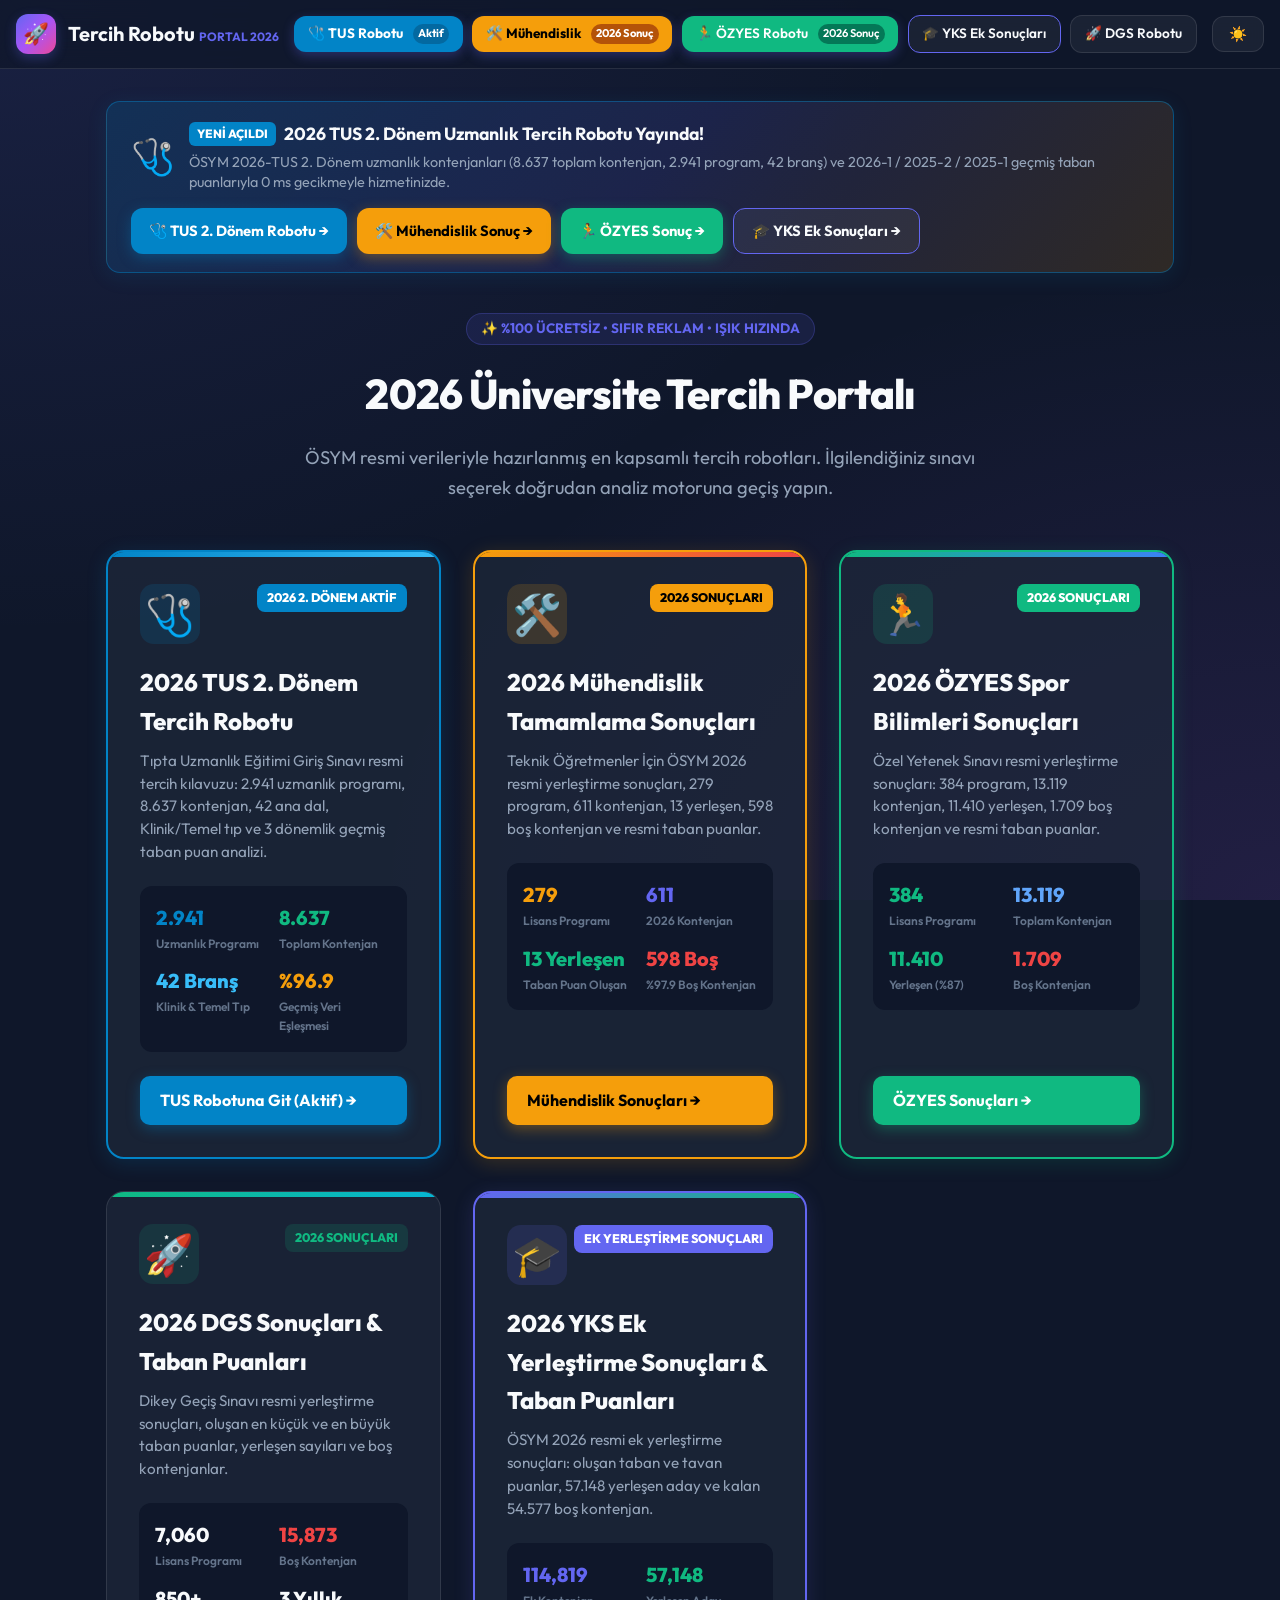
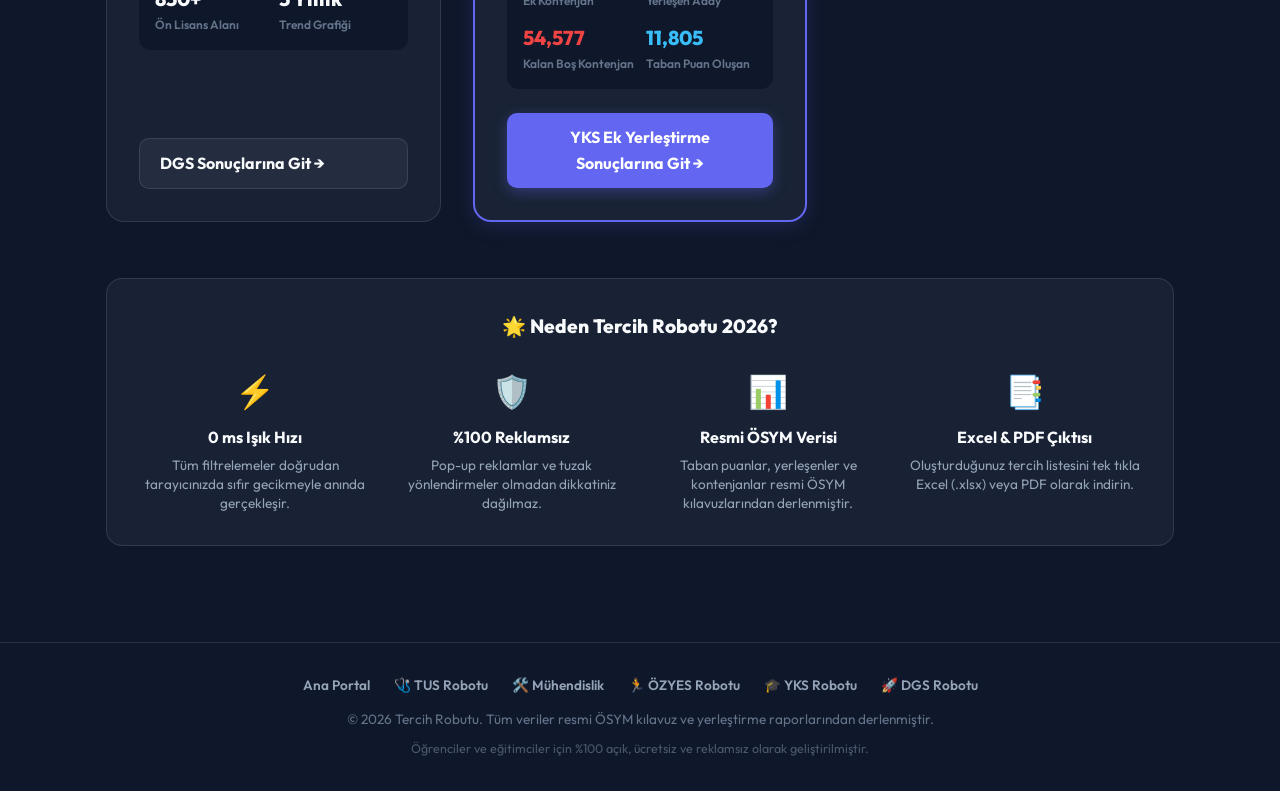
==== index.html @ 917662fe "feat: 2026 OZYES ve Muhendislik Tamamlama resmi yerlestirme sonuclari ve taban puanlari eklendi" ====
<!DOCTYPE html>
<html lang="tr">
<head>
  <meta charset="UTF-8">
  <meta name="viewport" content="width=device-width, initial-scale=1.0">
  
  <!-- Google tag (gtag.js) -->
  <script async src="https://www.googletagmanager.com/gtag/js?id=G-378FE25YM5"></script>
  <script>
    window.dataLayer = window.dataLayer || [];
    function gtag(){dataLayer.push(arguments);}
    gtag('js', new Date());
    gtag('config', 'G-378FE25YM5');
  </script>

  <!-- Favicon & Icons -->
  <link rel="icon" type="image/x-icon" href="favicon.ico">
  <link rel="icon" type="image/png" sizes="64x64" href="favicon.png">
  <link rel="apple-touch-icon" sizes="180x180" href="apple-touch-icon.png">

  <!-- SEO Primary Meta Tags -->
  <title>2026 Tercih Robotu | YKS & DGS Üniversite Taban Puanları ve Boş Kontenjan Portalı</title>
  <meta name="title" content="2026 Tercih Robotu | YKS & DGS Üniversite Taban Puanları ve Boş Kontenjan Portalı">
  <meta name="description" content="Türkiye'nin %100 ücretsiz, reklamsız ve en hızlı tercih portalı. 2026 ÖSYM DGS yerleştirme sonuçları, 15.873 boş kontenjan (ek tercih) ve 21.479 YKS lisans-önlisans taban puanlarını anında keşfedin.">
  <meta name="keywords" content="tercih robotu, 2026 tercih robotu, dgs tercih robotu, yks tercih robotu, dgs boş kontenjanlar 2026, dgs yerleştirme sonuçları, üniversite taban puanları, tyt ayt tercih motoru">
  <meta name="robots" content="index, follow">
  <meta name="language" content="Turkish">
  <meta name="author" content="Tercih Robutu">
  <link rel="canonical" href="https://tercihrobutu.github.io/">

  <!-- Open Graph / Facebook / WhatsApp -->
  <meta property="og:type" content="website">
  <meta property="og:url" content="https://tercihrobutu.github.io/">
  <meta property="og:title" content="2026 Tercih Robotu | YKS & DGS Üniversite Tercih Portalı">
  <meta property="og:description" content="ÖSYM DGS yerleştirme sonuçları, boş kontenjanlar ve YKS üniversite taban puanlarını reklamsız ve anında keşfedin.">
  <meta property="og:image" content="https://tercihrobutu.github.io/og-image.jpg">
  <meta property="og:image:width" content="1200">
  <meta property="og:image:height" content="630">
  <meta property="og:locale" content="tr_TR">

  <!-- Twitter Cards -->
  <meta name="twitter:card" content="summary_large_image">
  <meta name="twitter:url" content="https://tercihrobutu.github.io/">
  <meta name="twitter:title" content="2026 Tercih Robotu | YKS & DGS Üniversite Tercih Portalı">
  <meta name="twitter:description" content="ÖSYM DGS yerleştirme sonuçları, boş kontenjanlar ve YKS üniversite taban puanlarını reklamsız ve anında keşfedin.">
  <meta name="twitter:image" content="https://tercihrobutu.github.io/og-image.jpg">

  <!-- Google Fonts -->
  <link rel="preconnect" href="https://fonts.googleapis.com">
  <link rel="preconnect" href="https://fonts.gstatic.com" crossorigin>
  <link href="https://fonts.googleapis.com/css2?family=Outfit:wght@400;500;600;700;800&display=swap" rel="stylesheet">
  <link rel="stylesheet" href="style.css">

  <!-- JSON-LD Structured Data -->
  <script type="application/ld+json">
  {
    "@context": "https://schema.org",
    "@type": "WebSite",
    "name": "Tercih Robotu 2026 Portalı",
    "url": "https://tercihrobutu.github.io/",
    "potentialAction": {
      "@type": "SearchAction",
      "target": "https://tercihrobutu.github.io/yks.html?q={search_term_string}",
      "query-input": "required name=search_term_string"
    },
    "description": "Türkiye'nin %100 ücretsiz, reklamsız ve en hızlı YKS & DGS tercih ve taban puan portalı."
  }
  </script>
</head>
<body>

  <!-- Header -->
  <header>
    <div class="container header-content">
      <a href="index.html" class="logo" title="Tercih Robotu 2026 Portalı">
        <div class="logo-icon">🚀</div>
        <div>Tercih Robotu <span style="font-size:0.75rem; color:var(--accent-primary); font-weight:700;">PORTAL 2026</span></div>
      </a>

      <!-- Global Navigation Switcher -->
      <nav class="nav-links" style="display:flex; align-items:center; gap:0.6rem; flex-wrap:wrap;">
        <a href="tus.html" class="btn btn-primary" style="padding:0.45rem 0.85rem; font-size:0.85rem; text-decoration:none; background:#0284c7; border-color:#0284c7; color:#fff; font-weight:700;">🩺 TUS Robotu <span style="font-size:0.7rem; background:#0369a1; color:#fff; padding:1px 5px; border-radius:10px; margin-left:2px;">Aktif</span></a>
        <a href="muhendislik.html" class="btn btn-primary" style="padding:0.45rem 0.85rem; font-size:0.85rem; text-decoration:none; background:#f59e0b; border-color:#f59e0b; color:#000; font-weight:700;">🛠️ Mühendislik <span style="font-size:0.7rem; background:#b45309; color:#fff; padding:1px 5px; border-radius:10px; margin-left:2px;">2026 Sonuç</span></a>
        <a href="ozyes.html" class="btn btn-primary" style="padding:0.45rem 0.85rem; font-size:0.85rem; text-decoration:none; background:#10b981; border-color:#10b981;">🏃 ÖZYES Robotu <span style="font-size:0.7rem; background:#047857; color:#fff; padding:1px 5px; border-radius:10px; margin-left:2px;">2026 Sonuç</span></a>
        <a href="yks.html" class="btn btn-outline" style="padding:0.45rem 0.85rem; font-size:0.85rem; text-decoration:none; border-color:#6366f1; color:var(--text-primary);">🎓 YKS Ek Sonuçları</a>
        <a href="dgs.html" class="btn btn-outline" style="padding:0.45rem 0.85rem; font-size:0.85rem; text-decoration:none;">🚀 DGS Robotu</a>
      </nav>

      <div class="header-actions">
        <button id="themeToggle" class="btn" title="Karanlık/Aydınlık Tema">🌙</button>
      </div>
    </div>
  </header>

  <!-- Main Container -->
  <main class="container" style="max-width: 1100px; padding-top: 2rem; padding-bottom: 4rem;">

    <!-- Active Spotlight / Featured Banner -->
    <div style="background: linear-gradient(135deg, rgba(2,132,199,0.18), rgba(99,102,241,0.14), rgba(245,158,11,0.14)); border: 1.5px solid rgba(2,132,199,0.45); border-radius: 14px; padding: 18px 24px; margin-bottom: 2.5rem; display: flex; align-items: center; justify-content: space-between; flex-wrap: wrap; gap: 16px; box-shadow: 0 4px 20px rgba(2,132,199,0.12);">
      <div style="display: flex; align-items: center; gap: 14px;">
        <span style="font-size: 2.2rem;">🩺</span>
        <div>
          <div style="display: flex; align-items: center; gap: 8px; margin-bottom: 4px; flex-wrap: wrap;">
            <span style="background: #0284c7; color: #fff; font-size: 0.75rem; font-weight: 800; padding: 2px 8px; border-radius: 6px; text-transform: uppercase;">YENİ AÇILDI</span>
            <strong style="font-size: 1.1rem; color: var(--text-primary);">2026 TUS 2. Dönem Uzmanlık Tercih Robotu Yayında!</strong>
          </div>
          <p style="margin: 0; font-size: 0.9rem; color: var(--text-secondary); line-height: 1.4;">
            ÖSYM 2026-TUS 2. Dönem uzmanlık kontenjanları (8.637 toplam kontenjan, 2.941 program, 42 branş) ve 2026-1 / 2025-2 / 2025-1 geçmiş taban puanlarıyla 0 ms gecikmeyle hizmetinizde.
          </p>
        </div>
      </div>
      <div style="display: flex; gap: 10px; flex-wrap: wrap;">
        <a href="tus.html" class="btn btn-primary" style="padding: 10px 18px; font-size: 0.92rem; font-weight: 700; text-decoration: none; background: #0284c7; border-color: #0284c7; color: #fff; white-space: nowrap; box-shadow: 0 4px 14px rgba(2,132,199,0.35);">
          🩺 TUS 2. Dönem Robotu →
        </a>
        <a href="muhendislik.html" class="btn btn-primary" style="padding: 10px 18px; font-size: 0.92rem; font-weight: 700; text-decoration: none; background: #f59e0b; color: #000; border-color: #f59e0b; white-space: nowrap; box-shadow: 0 4px 14px rgba(245,158,11,0.35);">
          🛠️ Mühendislik Sonuç →
        </a>
        <a href="ozyes.html" class="btn btn-primary" style="padding: 10px 18px; font-size: 0.92rem; font-weight: 700; text-decoration: none; background: #10b981; color: #fff; border-color: #10b981; white-space: nowrap; box-shadow: 0 4px 14px rgba(16,185,129,0.35);">
          🏃 ÖZYES Sonuç →
        </a>
        <a href="yks.html" class="btn btn-outline" style="padding: 10px 18px; font-size: 0.92rem; font-weight: 700; text-decoration: none; border-color: #6366f1; color: var(--text-primary); white-space: nowrap;">
          🎓 YKS Ek Sonuçları →
        </a>
      </div>
    </div>

    <!-- Hero Header -->
    <div style="text-align: center; margin-bottom: 3rem;">
      <div style="display: inline-block; background: rgba(99,102,241,0.12); color: var(--accent-primary); padding: 4px 14px; border-radius: 20px; font-size: 0.85rem; font-weight: 700; margin-bottom: 1rem; border: 1px solid rgba(99,102,241,0.25);">
        ✨ %100 ÜCRETSİZ • SIFIR REKLAM • IŞIK HIZINDA
      </div>
      <h1 style="font-size: 2.6rem; font-weight: 800; color: var(--text-primary); margin-bottom: 1rem; letter-spacing: -0.02em;">
        2026 Üniversite Tercih Portalı
      </h1>
      <p style="font-size: 1.15rem; color: var(--text-secondary); max-width: 680px; margin: 0 auto; line-height: 1.6;">
        ÖSYM resmi verileriyle hazırlanmış en kapsamlı tercih robotları. İlgilendiğiniz sınavı seçerek doğrudan analiz motoruna geçiş yapın.
      </p>
    </div>

    <!-- Five Gateway Hub Cards -->
    <div style="display: grid; grid-template-columns: repeat(auto-fit, minmax(320px, 1fr)); gap: 2rem; margin-bottom: 3.5rem;">
      
      <!-- Card -1: TUS 2. Dönem Uzmanlık Robotu (Currently Active) -->
      <div style="background: var(--bg-card); border: 2px solid #0284c7; border-radius: 18px; padding: 2rem; display: flex; flex-direction: column; justify-content: space-between; transition: all 0.3s ease; box-shadow: 0 4px 20px rgba(2,132,199,0.18); position: relative; overflow: hidden;">
        <div style="position: absolute; top: 0; left: 0; right: 0; height: 5px; background: linear-gradient(90deg, #0284c7, #38bdf8);"></div>
        <div>
          <div style="display: flex; justify-content: space-between; align-items: flex-start; margin-bottom: 1.2rem;">
            <div style="font-size: 2.5rem; background: rgba(2,132,199,0.15); width: 60px; height: 60px; border-radius: 14px; display: flex; align-items: center; justify-content: center;">
              🩺
            </div>
            <span style="background: #0284c7; color: #fff; font-weight: 800; font-size: 0.78rem; padding: 4px 10px; border-radius: 8px;">
              2026 2. DÖNEM AKTİF
            </span>
          </div>
          <h2 style="font-size: 1.5rem; font-weight: 800; color: var(--text-primary); margin-bottom: 0.6rem;">
            2026 TUS 2. Dönem Tercih Robotu
          </h2>
          <p style="font-size: 0.95rem; color: var(--text-secondary); line-height: 1.5; margin-bottom: 1.4rem;">
            Tıpta Uzmanlık Eğitimi Giriş Sınavı resmi tercih kılavuzu: 2.941 uzmanlık programı, 8.637 kontenjan, 42 ana dal, Klinik/Temel tıp ve 3 dönemlik geçmiş taban puan analizi.
          </p>

          <div style="display: grid; grid-template-columns: 1fr 1fr; gap: 0.75rem; margin-bottom: 1.5rem; background: var(--bg-primary); padding: 1rem; border-radius: 12px;">
            <div>
              <div style="font-size: 1.25rem; font-weight: 800; color: #0284c7;">2.941</div>
              <div style="font-size: 0.75rem; color: var(--text-muted); font-weight: 600;">Uzmanlık Programı</div>
            </div>
            <div>
              <div style="font-size: 1.25rem; font-weight: 800; color: #10b981;">8.637</div>
              <div style="font-size: 0.75rem; color: var(--text-muted); font-weight: 600;">Toplam Kontenjan</div>
            </div>
            <div>
              <div style="font-size: 1.25rem; font-weight: 800; color: #38bdf8;">42 Branş</div>
              <div style="font-size: 0.75rem; color: var(--text-muted); font-weight: 600;">Klinik & Temel Tıp</div>
            </div>
            <div>
              <div style="font-size: 1.25rem; font-weight: 800; color: #f59e0b;">%96.9</div>
              <div style="font-size: 0.75rem; color: var(--text-muted); font-weight: 600;">Geçmiş Veri Eşleşmesi</div>
            </div>
          </div>
        </div>

        <a href="tus.html" class="btn btn-primary" style="padding: 12px 20px; font-size: 1rem; font-weight: 700; text-decoration: none; text-align: center; border-radius: 10px; background: #0284c7; border-color: #0284c7; color: #fff; box-shadow: 0 4px 14px rgba(2,132,199,0.35);">
          TUS Robotuna Git (Aktif) →
        </a>
      </div>

      <!-- Card 0: Mühendislik Tamamlama Robotu (2026 Yerleştirme Sonuçları) -->
      <div style="background: var(--bg-card); border: 2px solid #f59e0b; border-radius: 18px; padding: 2rem; display: flex; flex-direction: column; justify-content: space-between; transition: all 0.3s ease; box-shadow: 0 4px 20px rgba(245,158,11,0.18); position: relative; overflow: hidden;">
        <div style="position: absolute; top: 0; left: 0; right: 0; height: 5px; background: linear-gradient(90deg, #f59e0b, #ef4444);"></div>
        <div>
          <div style="display: flex; justify-content: space-between; align-items: flex-start; margin-bottom: 1.2rem;">
            <div style="font-size: 2.5rem; background: rgba(245,158,11,0.15); width: 60px; height: 60px; border-radius: 14px; display: flex; align-items: center; justify-content: center;">
              🛠️
            </div>
            <span style="background: #f59e0b; color: #000; font-weight: 800; font-size: 0.78rem; padding: 4px 10px; border-radius: 8px;">
              2026 SONUÇLARI
            </span>
          </div>
          <h2 style="font-size: 1.5rem; font-weight: 800; color: var(--text-primary); margin-bottom: 0.6rem;">
            2026 Mühendislik Tamamlama Sonuçları
          </h2>
          <p style="font-size: 0.95rem; color: var(--text-secondary); line-height: 1.5; margin-bottom: 1.4rem;">
            Teknik Öğretmenler İçin ÖSYM 2026 resmi yerleştirme sonuçları, 279 program, 611 kontenjan, 13 yerleşen, 598 boş kontenjan ve resmi taban puanlar.
          </p>

          <div style="display: grid; grid-template-columns: 1fr 1fr; gap: 0.75rem; margin-bottom: 1.5rem; background: var(--bg-primary); padding: 1rem; border-radius: 12px;">
            <div>
              <div style="font-size: 1.25rem; font-weight: 800; color: #f59e0b;">279</div>
              <div style="font-size: 0.75rem; color: var(--text-muted); font-weight: 600;">Lisans Programı</div>
            </div>
            <div>
              <div style="font-size: 1.25rem; font-weight: 800; color: var(--accent-primary);">611</div>
              <div style="font-size: 0.75rem; color: var(--text-muted); font-weight: 600;">2026 Kontenjan</div>
            </div>
            <div>
              <div style="font-size: 1.25rem; font-weight: 800; color: #10b981;">13 Yerleşen</div>
              <div style="font-size: 0.75rem; color: var(--text-muted); font-weight: 600;">Taban Puan Oluşan</div>
            </div>
            <div>
              <div style="font-size: 1.25rem; font-weight: 800; color: #ef4444;">598 Boş</div>
              <div style="font-size: 0.75rem; color: var(--text-muted); font-weight: 600;">%97.9 Boş Kontenjan</div>
            </div>
          </div>
        </div>

        <a href="muhendislik.html" class="btn btn-primary" style="padding: 12px 20px; font-size: 1rem; font-weight: 700; text-decoration: none; text-align: center; border-radius: 10px; background: #f59e0b; color: #000; border-color: #f59e0b; box-shadow: 0 4px 14px rgba(245,158,11,0.35);">
          Mühendislik Sonuçları →
        </a>
      </div>

      <!-- Card 1: ÖZYES Robotu (2026 Yerleştirme Sonuçları) -->
      <div style="background: var(--bg-card); border: 2px solid #10b981; border-radius: 18px; padding: 2rem; display: flex; flex-direction: column; justify-content: space-between; transition: all 0.3s ease; box-shadow: 0 4px 20px rgba(16,185,129,0.15); position: relative; overflow: hidden;">
        <div style="position: absolute; top: 0; left: 0; right: 0; height: 5px; background: linear-gradient(90deg, #10b981, #3b82f6);"></div>
        <div>
          <div style="display: flex; justify-content: space-between; align-items: flex-start; margin-bottom: 1.2rem;">
            <div style="font-size: 2.5rem; background: rgba(16,185,129,0.15); width: 60px; height: 60px; border-radius: 14px; display: flex; align-items: center; justify-content: center;">
              🏃
            </div>
            <span style="background: #10b981; color: #fff; font-weight: 800; font-size: 0.78rem; padding: 4px 10px; border-radius: 8px;">
              2026 SONUÇLARI
            </span>
          </div>
          <h2 style="font-size: 1.5rem; font-weight: 800; color: var(--text-primary); margin-bottom: 0.6rem;">
            2026 ÖZYES Spor Bilimleri Sonuçları
          </h2>
          <p style="font-size: 0.95rem; color: var(--text-secondary); line-height: 1.5; margin-bottom: 1.4rem;">
            Özel Yetenek Sınavı resmi yerleştirme sonuçları: 384 program, 13.119 kontenjan, 11.410 yerleşen, 1.709 boş kontenjan ve resmi taban puanlar.
          </p>

          <div style="display: grid; grid-template-columns: 1fr 1fr; gap: 0.75rem; margin-bottom: 1.5rem; background: var(--bg-primary); padding: 1rem; border-radius: 12px;">
            <div>
              <div style="font-size: 1.25rem; font-weight: 800; color: #10b981;">384</div>
              <div style="font-size: 0.75rem; color: var(--text-muted); font-weight: 600;">Lisans Programı</div>
            </div>
            <div>
              <div style="font-size: 1.25rem; font-weight: 800; color: #60a5fa;">13.119</div>
              <div style="font-size: 0.75rem; color: var(--text-muted); font-weight: 600;">Toplam Kontenjan</div>
            </div>
            <div>
              <div style="font-size: 1.25rem; font-weight: 800; color: #10b981;">11.410</div>
              <div style="font-size: 0.75rem; color: var(--text-muted); font-weight: 600;">Yerleşen (%87)</div>
            </div>
            <div>
              <div style="font-size: 1.25rem; font-weight: 800; color: #ef4444;">1.709</div>
              <div style="font-size: 0.75rem; color: var(--text-muted); font-weight: 600;">Boş Kontenjan</div>
            </div>
          </div>
        </div>

        <a href="ozyes.html" class="btn btn-primary" style="padding: 12px 20px; font-size: 1rem; font-weight: 700; text-decoration: none; text-align: center; border-radius: 10px; background: #10b981; box-shadow: 0 4px 14px rgba(16,185,129,0.35);">
          ÖZYES Sonuçları →
        </a>
      </div>

      <!-- Card 2: DGS Robotu -->
      <div style="background: var(--bg-card); border: 1.5px solid var(--border-color); border-radius: 18px; padding: 2rem; display: flex; flex-direction: column; justify-content: space-between; transition: all 0.3s ease; box-shadow: var(--shadow-sm); position: relative; overflow: hidden;">
        <div style="position: absolute; top: 0; left: 0; right: 0; height: 5px; background: linear-gradient(90deg, #10b981, #06b6d4);"></div>
        <div>
          <div style="display: flex; justify-content: space-between; align-items: flex-start; margin-bottom: 1.2rem;">
            <div style="font-size: 2.5rem; background: rgba(16,185,129,0.12); width: 60px; height: 60px; border-radius: 14px; display: flex; align-items: center; justify-content: center;">
              🚀
            </div>
            <span style="background: rgba(16,185,129,0.15); color: #10b981; font-weight: 800; font-size: 0.78rem; padding: 4px 10px; border-radius: 8px;">
              2026 SONUÇLARI
            </span>
          </div>
          <h2 style="font-size: 1.5rem; font-weight: 800; color: var(--text-primary); margin-bottom: 0.6rem;">
            2026 DGS Sonuçları & Taban Puanları
          </h2>
          <p style="font-size: 0.95rem; color: var(--text-secondary); line-height: 1.5; margin-bottom: 1.4rem;">
            Dikey Geçiş Sınavı resmi yerleştirme sonuçları, oluşan en küçük ve en büyük taban puanlar, yerleşen sayıları ve boş kontenjanlar.
          </p>

          <div style="display: grid; grid-template-columns: 1fr 1fr; gap: 0.75rem; margin-bottom: 1.5rem; background: var(--bg-primary); padding: 1rem; border-radius: 12px;">
            <div>
              <div style="font-size: 1.25rem; font-weight: 800; color: var(--text-primary);">7,060</div>
              <div style="font-size: 0.75rem; color: var(--text-muted); font-weight: 600;">Lisans Programı</div>
            </div>
            <div>
              <div style="font-size: 1.25rem; font-weight: 800; color: #ef4444;">15,873</div>
              <div style="font-size: 0.75rem; color: var(--text-muted); font-weight: 600;">Boş Kontenjan</div>
            </div>
            <div>
              <div style="font-size: 1.25rem; font-weight: 800; color: var(--text-primary);">850+</div>
              <div style="font-size: 0.75rem; color: var(--text-muted); font-weight: 600;">Ön Lisans Alanı</div>
            </div>
            <div>
              <div style="font-size: 1.25rem; font-weight: 800; color: var(--text-primary);">3 Yıllık</div>
              <div style="font-size: 0.75rem; color: var(--text-muted); font-weight: 600;">Trend Grafiği</div>
            </div>
          </div>
        </div>

        <a href="dgs.html" class="btn btn-outline" style="padding: 12px 20px; font-size: 1rem; font-weight: 700; text-decoration: none; text-align: center; border-radius: 10px;">
          DGS Sonuçlarına Git →
        </a>
      </div>

      <!-- Card 3: YKS Ek Yerleştirme Sonuçları -->
      <div style="background: var(--bg-card); border: 2px solid #6366f1; border-radius: 18px; padding: 2rem; display: flex; flex-direction: column; justify-content: space-between; transition: all 0.3s ease; box-shadow: 0 4px 20px rgba(99,102,241,0.18); position: relative; overflow: hidden;">
        <div style="position: absolute; top: 0; left: 0; right: 0; height: 5px; background: linear-gradient(90deg, #6366f1, #10b981);"></div>
        <div>
          <div style="display: flex; justify-content: space-between; align-items: flex-start; margin-bottom: 1.2rem;">
            <div style="font-size: 2.5rem; background: rgba(99,102,241,0.15); width: 60px; height: 60px; border-radius: 14px; display: flex; align-items: center; justify-content: center;">
              🎓
            </div>
            <span style="background: #6366f1; color: #fff; font-weight: 800; font-size: 0.78rem; padding: 4px 10px; border-radius: 8px;">
              EK YERLEŞTİRME SONUÇLARI
            </span>
          </div>
          <h2 style="font-size: 1.5rem; font-weight: 800; color: var(--text-primary); margin-bottom: 0.6rem;">
            2026 YKS Ek Yerleştirme Sonuçları & Taban Puanları
          </h2>
          <p style="font-size: 0.95rem; color: var(--text-secondary); line-height: 1.5; margin-bottom: 1.4rem;">
            ÖSYM 2026 resmi ek yerleştirme sonuçları: oluşan taban ve tavan puanlar, 57.148 yerleşen aday ve kalan 54.577 boş kontenjan.
          </p>

          <div style="display: grid; grid-template-columns: 1fr 1fr; gap: 0.75rem; margin-bottom: 1.5rem; background: var(--bg-primary); padding: 1rem; border-radius: 12px;">
            <div>
              <div style="font-size: 1.25rem; font-weight: 800; color: #6366f1;">114,819</div>
              <div style="font-size: 0.75rem; color: var(--text-muted); font-weight: 600;">Ek Kontenjan</div>
            </div>
            <div>
              <div style="font-size: 1.25rem; font-weight: 800; color: #10b981;">57,148</div>
              <div style="font-size: 0.75rem; color: var(--text-muted); font-weight: 600;">Yerleşen Aday</div>
            </div>
            <div>
              <div style="font-size: 1.25rem; font-weight: 800; color: #ef4444;">54,577</div>
              <div style="font-size: 0.75rem; color: var(--text-muted); font-weight: 600;">Kalan Boş Kontenjan</div>
            </div>
            <div>
              <div style="font-size: 1.25rem; font-weight: 800; color: #38bdf8;">11,805</div>
              <div style="font-size: 0.75rem; color: var(--text-muted); font-weight: 600;">Taban Puan Oluşan</div>
            </div>
          </div>
        </div>

        <a href="yks.html" class="btn btn-primary" style="padding: 12px 20px; font-size: 1rem; font-weight: 700; text-decoration: none; text-align: center; border-radius: 10px; background: #6366f1; border-color: #6366f1; color: #fff; box-shadow: 0 4px 14px rgba(99,102,241,0.35);">
          YKS Ek Yerleştirme Sonuçlarına Git →
        </a>
      </div>

    </div>

    <!-- Feature Highlights -->
    <div style="background: var(--bg-card); border: 1px solid var(--border-color); border-radius: 16px; padding: 2rem; margin-bottom: 2rem;">
      <h3 style="font-size: 1.2rem; font-weight: 800; color: var(--text-primary); text-align: center; margin-bottom: 1.5rem;">
        🌟 Neden Tercih Robotu 2026?
      </h3>
      <div style="display: grid; grid-template-columns: repeat(auto-fit, minmax(220px, 1fr)); gap: 1.5rem; text-align: center;">
        <div>
          <div style="font-size: 2rem; margin-bottom: 0.5rem;">⚡</div>
          <div style="font-weight: 700; color: var(--text-primary); margin-bottom: 0.3rem;">0 ms Işık Hızı</div>
          <p style="font-size: 0.85rem; color: var(--text-secondary); margin: 0; line-height: 1.4;">Tüm filtrelemeler doğrudan tarayıcınızda sıfır gecikmeyle anında gerçekleşir.</p>
        </div>
        <div>
          <div style="font-size: 2rem; margin-bottom: 0.5rem;">🛡️</div>
          <div style="font-weight: 700; color: var(--text-primary); margin-bottom: 0.3rem;">%100 Reklamsız</div>
          <p style="font-size: 0.85rem; color: var(--text-secondary); margin: 0; line-height: 1.4;">Pop-up reklamlar ve tuzak yönlendirmeler olmadan dikkatiniz dağılmaz.</p>
        </div>
        <div>
          <div style="font-size: 2rem; margin-bottom: 0.5rem;">📊</div>
          <div style="font-weight: 700; color: var(--text-primary); margin-bottom: 0.3rem;">Resmi ÖSYM Verisi</div>
          <p style="font-size: 0.85rem; color: var(--text-secondary); margin: 0; line-height: 1.4;">Taban puanlar, yerleşenler ve kontenjanlar resmi ÖSYM kılavuzlarından derlenmiştir.</p>
        </div>
        <div>
          <div style="font-size: 2rem; margin-bottom: 0.5rem;">📑</div>
          <div style="font-weight: 700; color: var(--text-primary); margin-bottom: 0.3rem;">Excel & PDF Çıktısı</div>
          <p style="font-size: 0.85rem; color: var(--text-secondary); margin: 0; line-height: 1.4;">Oluşturduğunuz tercih listesini tek tıkla Excel (.xlsx) veya PDF olarak indirin.</p>
        </div>
      </div>
    </div>

  </main>

  <!-- Footer -->
  <footer style="border-top: 1px solid var(--border-color); padding: 2rem 0; text-align: center; color: var(--text-muted); font-size: 0.85rem;">
    <div class="container">
      <div style="margin-bottom: 0.8rem; display: flex; justify-content: center; gap: 1.5rem; font-weight: 600; flex-wrap: wrap;">
        <a href="index.html" style="color: var(--text-secondary); text-decoration: none;">Ana Portal</a>
        <a href="tus.html" style="color: var(--text-secondary); text-decoration: none;">🩺 TUS Robotu</a>
        <a href="muhendislik.html" style="color: var(--text-secondary); text-decoration: none;">🛠️ Mühendislik</a>
        <a href="ozyes.html" style="color: var(--text-secondary); text-decoration: none;">🏃 ÖZYES Robotu</a>
        <a href="yks.html" style="color: var(--text-secondary); text-decoration: none;">🎓 YKS Robotu</a>
        <a href="dgs.html" style="color: var(--text-secondary); text-decoration: none;">🚀 DGS Robotu</a>
      </div>
      <p style="margin: 0 0 0.5rem 0;">© 2026 Tercih Robutu. Tüm veriler resmi ÖSYM kılavuz ve yerleştirme raporlarından derlenmiştir.</p>
      <p style="margin: 0; font-size: 0.78rem; opacity: 0.7;">Öğrenciler ve eğitimciler için %100 açık, ücretsiz ve reklamsız olarak geliştirilmiştir.</p>
    </div>
  </footer>

  <!-- Instant Theme Toggle Script -->
  <script>
    const themeBtn = document.getElementById('themeToggle');
    const savedTheme = localStorage.getItem('theme') || 'dark';
    document.documentElement.setAttribute('data-theme', savedTheme);
    themeBtn.textContent = savedTheme === 'dark' ? '☀️' : '🌙';

    themeBtn.addEventListener('click', () => {
      const current = document.documentElement.getAttribute('data-theme') || 'dark';
      const next = current === 'dark' ? 'light' : 'dark';
      document.documentElement.setAttribute('data-theme', next);
      localStorage.setItem('theme', next);
      themeBtn.textContent = next === 'dark' ? '☀️' : '🌙';
    });
  </script>

</body>
</html>
---- style.css ----
/* Modern CSS Variables & Design Tokens */
:root {
  --bg-primary: #0f172a;
  --bg-card: rgba(30, 41, 59, 0.7);
  --bg-glass: rgba(15, 23, 42, 0.75);
  --border-color: rgba(255, 255, 255, 0.1);
  --border-hover: rgba(99, 102, 241, 0.4);
  --text-primary: #f8fafc;
  --text-secondary: #94a3b8;
  --text-muted: #64748b;
  --accent-primary: #6366f1;
  --accent-hover: #4f46e5;
  --accent-gradient: linear-gradient(135deg, #6366f1 0%, #a855f7 50%, #ec4899 100%);
  --badge-bg: rgba(99, 102, 241, 0.15);
  --badge-color: #818cf8;
  --shadow-lg: 0 20px 25px -5px rgba(0, 0, 0, 0.5), 0 8px 10px -6px rgba(0, 0, 0, 0.3);
  --radius-sm: 8px;
  --radius-md: 12px;
  --radius-lg: 20px;
}

[data-theme="light"] {
  --bg-primary: #f8fafc;
  --bg-card: rgba(255, 255, 255, 0.85);
  --bg-glass: rgba(248, 250, 252, 0.85);
  --border-color: rgba(0, 0, 0, 0.08);
  --border-hover: rgba(99, 102, 241, 0.4);
  --text-primary: #0f172a;
  --text-secondary: #475569;
  --text-muted: #94a3b8;
  --shadow-lg: 0 10px 30px rgba(0, 0, 0, 0.08);
}

* {
  box-sizing: border-box;
  margin: 0;
  padding: 0;
  font-family: 'Outfit', 'Inter', -apple-system, BlinkMacSystemFont, sans-serif;
}

body {
  background-color: var(--bg-primary);
  color: var(--text-primary);
  min-height: 100vh;
  line-height: 1.6;
  background-image: 
    radial-gradient(at 0% 0%, rgba(99, 102, 241, 0.12) 0px, transparent 50%),
    radial-gradient(at 100% 100%, rgba(168, 85, 247, 0.12) 0px, transparent 50%);
  background-attachment: fixed;
}

.container {
  max-width: 1350px;
  margin: 0 auto;
  padding: 0 20px;
}

/* Header */
header {
  position: sticky;
  top: 0;
  z-index: 100;
  backdrop-filter: blur(16px);
  background: var(--bg-glass);
  border-bottom: 1px solid var(--border-color);
  padding: 14px 0;
}

.header-content {
  display: flex;
  justify-content: space-between;
  align-items: center;
}

.logo {
  display: flex;
  align-items: center;
  gap: 12px;
  text-decoration: none;
  color: var(--text-primary);
  font-weight: 700;
  font-size: 1.25rem;
}

.logo-icon {
  width: 40px;
  height: 40px;
  border-radius: var(--radius-md);
  background: var(--accent-gradient);
  display: flex;
  align-items: center;
  justify-content: center;
  font-size: 1.3rem;
  box-shadow: 0 4px 12px rgba(99, 102, 241, 0.3);
}

.header-actions {
  display: flex;
  align-items: center;
  gap: 12px;
}

.btn {
  display: inline-flex;
  align-items: center;
  gap: 8px;
  padding: 8px 16px;
  border-radius: var(--radius-md);
  font-weight: 600;
  font-size: 0.9rem;
  cursor: pointer;
  border: 1px solid var(--border-color);
  background: rgba(255, 255, 255, 0.05);
  color: var(--text-primary);
  transition: all 0.2s ease;
}

.btn:hover {
  border-color: var(--accent-primary);
  background: rgba(99, 102, 241, 0.1);
  transform: translateY(-1px);
}

.btn-primary {
  background: var(--accent-gradient);
  border: none;
  color: white;
  box-shadow: 0 4px 12px rgba(99, 102, 241, 0.3);
}

.btn-primary:hover {
  opacity: 0.95;
  box-shadow: 0 6px 16px rgba(99, 102, 241, 0.4);
}

.badge-count {
  background: rgba(255, 255, 255, 0.2);
  padding: 2px 8px;
  border-radius: 12px;
  font-size: 0.8rem;
}

/* Hero Section */
.hero {
  padding: 40px 0 20px;
  text-align: center;
}

.hero h1 {
  font-size: 2.5rem;
  font-weight: 800;
  margin-bottom: 12px;
  background: var(--accent-gradient);
  -webkit-background-clip: text;
  -webkit-text-fill-color: transparent;
}

.hero p {
  color: var(--text-secondary);
  font-size: 1.1rem;
  max-width: 720px;
  margin: 0 auto 30px;
}

.stats-grid {
  display: flex;
  justify-content: center;
  gap: 30px;
  margin-bottom: 30px;
  flex-wrap: wrap;
}

.stat-card {
  background: var(--bg-card);
  border: 1px solid var(--border-color);
  padding: 16px 28px;
  border-radius: var(--radius-md);
  text-align: center;
  backdrop-filter: blur(10px);
}

.stat-number {
  font-size: 1.6rem;
  font-weight: 800;
  color: var(--accent-primary);
}

.stat-label {
  font-size: 0.85rem;
  color: var(--text-secondary);
}

/* Tab Switcher */
.tab-container {
  display: flex;
  justify-content: center;
  margin-bottom: 25px;
}

.tabs {
  display: inline-flex;
  background: var(--bg-card);
  padding: 6px;
  border-radius: var(--radius-lg);
  border: 1px solid var(--border-color);
  backdrop-filter: blur(10px);
}

.tab-btn {
  padding: 10px 24px;
  border-radius: var(--radius-md);
  border: none;
  background: transparent;
  color: var(--text-secondary);
  font-weight: 600;
  font-size: 0.95rem;
  cursor: pointer;
  transition: all 0.2s ease;
}

.tab-btn.active {
  background: var(--accent-gradient);
  color: white;
  box-shadow: 0 4px 12px rgba(99, 102, 241, 0.3);
}

/* Filter Card */
.filter-card {
  background: var(--bg-card);
  border: 1px solid var(--border-color);
  border-radius: var(--radius-lg);
  padding: 24px;
  backdrop-filter: blur(12px);
  margin-bottom: 30px;
  box-shadow: var(--shadow-lg);
}

.search-bar-wrap {
  position: relative;
  margin-bottom: 20px;
}

.search-input {
  width: 100%;
  padding: 14px 20px 14px 48px;
  background: rgba(15, 23, 42, 0.5);
  border: 1.5px solid var(--border-color);
  border-radius: var(--radius-md);
  color: var(--text-primary);
  font-size: 1rem;
  transition: all 0.2s ease;
}

.search-input:focus {
  outline: none;
  border-color: var(--accent-primary);
  box-shadow: 0 0 0 4px rgba(99, 102, 241, 0.15);
}

.search-icon {
  position: absolute;
  left: 16px;
  top: 50%;
  transform: translateY(-50%);
  color: var(--text-muted);
  font-size: 1.2rem;
}

.filters-grid {
  display: grid;
  grid-template-columns: repeat(auto-fit, minmax(180px, 1fr));
  gap: 16px;
}

.filter-group {
  display: flex;
  flex-direction: column;
  gap: 6px;
}

.filter-label {
  font-size: 0.8rem;
  font-weight: 600;
  text-transform: uppercase;
  letter-spacing: 0.5px;
  color: var(--text-secondary);
}

.filter-select, .filter-input {
  padding: 10px 14px;
  background: rgba(15, 23, 42, 0.5);
  border: 1px solid var(--border-color);
  border-radius: var(--radius-sm);
  color: var(--text-primary);
  font-size: 0.9rem;
}

.filter-select:focus, .filter-input:focus {
  outline: none;
  border-color: var(--accent-primary);
}

.container {
  max-width: 1550px;
  margin: 0 auto;
  padding: 0 16px;
}

/* Results & Table Header */
.results-meta {
  display: flex;
  justify-content: space-between;
  align-items: center;
  margin-bottom: 16px;
  flex-wrap: wrap;
  gap: 12px;
}

.results-count {
  font-size: 0.95rem;
  color: var(--text-secondary);
}

.results-count span {
  color: var(--text-primary);
  font-weight: 700;
}

/* Data Table */
.table-wrap {
  overflow-x: auto;
  border-radius: var(--radius-lg);
  border: 1px solid var(--border-color);
  background: var(--bg-card);
  backdrop-filter: blur(12px);
  box-shadow: var(--shadow-lg);
}

table {
  width: 100%;
  border-collapse: collapse;
  text-align: left;
  font-size: 0.84rem;
  table-layout: auto;
}

th {
  background: rgba(15, 23, 42, 0.85);
  padding: 10px 10px;
  font-weight: 700;
  color: var(--text-secondary);
  border-bottom: 1px solid var(--border-color);
  white-space: nowrap;
  cursor: pointer;
  user-select: none;
  font-size: 0.82rem;
}

th:hover {
  color: var(--accent-primary);
}

td {
  padding: 8px 10px;
  border-bottom: 1px solid var(--border-color);
  color: var(--text-primary);
  vertical-align: middle;
}

/* City / İl cell — always single line */
th.col-city,
td.cell-city {
  white-space: nowrap;
  font-weight: 600;
}

/* University & Faculty combined cell */
td.cell-univ {
  min-width: 170px;
  max-width: 260px;
  word-break: break-word;
  line-height: 1.35;
}

/* Program name cell */
td.cell-prog {
  min-width: 150px;
  max-width: 240px;
  word-break: break-word;
  line-height: 1.35;
}

/* Tür (tip) cell */
th.col-tip,
td.cell-tip {
  white-space: nowrap;
  text-align: center;
}

tr:hover td {
  background: rgba(99, 102, 241, 0.04);
}

.code-cell {
  font-family: monospace;
  font-weight: 700;
  color: var(--badge-color);
}

.badge {
  display: inline-block;
  padding: 3px 10px;
  border-radius: 20px;
  font-size: 0.78rem;
  font-weight: 600;
}

.badge-devlet { background: rgba(16, 185, 129, 0.15); color: #34d399; }
.badge-vakif { background: rgba(245, 158, 11, 0.15); color: #fbbf24; }
.badge-kktc { background: rgba(239, 68, 68, 0.15); color: #f87171; }
.badge-uni { background: rgba(59, 130, 246, 0.15); color: #60a5fa; }
.badge-eah { background: rgba(245, 158, 11, 0.15); color: #fbbf24; }
.badge-klinik { background: rgba(56, 189, 248, 0.18); color: #38bdf8; }
.badge-temel { background: rgba(16, 185, 129, 0.18); color: #34d399; }

.badge-orgun { background: rgba(99, 102, 241, 0.15); color: #818cf8; }
.badge-uzaktan { background: rgba(168, 85, 247, 0.15); color: #c084fc; }
.badge-aof { background: rgba(236, 72, 153, 0.15); color: #f472b6; }

.cond-badge {
  display: inline-block;
  background: rgba(99, 102, 241, 0.15);
  color: var(--accent-primary);
  border: 1px solid var(--border-hover);
  border-radius: 4px;
  padding: 2px 6px;
  margin: 2px;
  font-size: 0.78rem;
  font-weight: 700;
  cursor: pointer;
  transition: all 0.2s ease;
}

.cond-badge:hover {
  background: var(--accent-primary);
  color: white;
  transform: scale(1.1);
}

.fav-btn {
  background: transparent;
  border: none;
  font-size: 1.2rem;
  cursor: pointer;
  color: var(--text-muted);
  transition: transform 0.2s ease, color 0.2s ease;
}

.fav-btn:hover {
  transform: scale(1.25);
  color: #fbbf24;
}

.fav-btn.active {
  color: #fbbf24;
}

/* Pagination */
.pagination {
  display: flex;
  justify-content: center;
  align-items: center;
  gap: 12px;
  margin: 30px 0 60px;
}

.page-btn {
  padding: 8px 16px;
  border-radius: var(--radius-sm);
  border: 1px solid var(--border-color);
  background: var(--bg-card);
  color: var(--text-primary);
  cursor: pointer;
  font-weight: 600;
}

.page-btn:disabled {
  opacity: 0.4;
  cursor: not-allowed;
}

.page-info {
  font-size: 0.9rem;
  color: var(--text-secondary);
}

/* SEO Content Section */
.seo-section {
  margin: 60px 0;
  background: var(--bg-card);
  border: 1px solid var(--border-color);
  border-radius: var(--radius-lg);
  padding: 40px;
  backdrop-filter: blur(12px);
}

.seo-section h2 {
  font-size: 1.8rem;
  margin-bottom: 16px;
  color: var(--text-primary);
}

.seo-section h3 {
  font-size: 1.3rem;
  margin: 24px 0 12px;
  color: var(--accent-primary);
}

.seo-section p, .seo-section ul {
  color: var(--text-secondary);
  font-size: 0.98rem;
  margin-bottom: 14px;
}

.seo-section ul {
  padding-left: 20px;
}

.seo-section li {
  margin-bottom: 8px;
}

/* FAQ Accordion */
.faq-grid {
  display: grid;
  gap: 16px;
  margin-top: 20px;
}

.faq-item {
  border: 1px solid var(--border-color);
  border-radius: var(--radius-md);
  background: rgba(15, 23, 42, 0.4);
  overflow: hidden;
}

.faq-question {
  padding: 18px 24px;
  font-weight: 700;
  font-size: 1.05rem;
  cursor: pointer;
  display: flex;
  justify-content: space-between;
  align-items: center;
  color: var(--text-primary);
}

.faq-answer {
  padding: 0 24px 18px;
  color: var(--text-secondary);
  font-size: 0.95rem;
  display: none;
}

.faq-item.active .faq-answer {
  display: block;
}

.faq-item.active .faq-question {
  color: var(--accent-primary);
}

/* Footer */
footer {
  border-top: 1px solid var(--border-color);
  padding: 40px 0;
  text-align: center;
  color: var(--text-muted);
  font-size: 0.88rem;
}

footer a {
  color: var(--text-secondary);
  text-decoration: none;
}

footer a:hover {
  color: var(--accent-primary);
}

/* Modal */
.modal-overlay {
  position: fixed;
  top: 0; left: 0; right: 0; bottom: 0;
  background: rgba(0, 0, 0, 0.7);
  backdrop-filter: blur(8px);
  z-index: 1000;
  display: flex;
  align-items: center;
  justify-content: center;
  padding: 20px;
  opacity: 0;
  pointer-events: none;
  transition: opacity 0.3s ease;
}

.modal-overlay.active {
  opacity: 1;
  pointer-events: auto;
}

.modal-content {
  background: var(--bg-primary);
  border: 1px solid var(--border-color);
  border-radius: var(--radius-lg);
  width: 100%;
  max-width: 900px;
  max-height: 85vh;
  overflow-y: auto;
  padding: 28px;
  box-shadow: var(--shadow-lg);
}

.modal-header {
  display: flex;
  justify-content: space-between;
  align-items: center;
  margin-bottom: 20px;
}

.close-modal {
  background: transparent;
  border: none;
  font-size: 1.5rem;
  color: var(--text-muted);
  cursor: pointer;
}

@media (max-width: 768px) {
  .hero h1 { font-size: 1.8rem; }
  .filters-grid { grid-template-columns: 1fr; }
  th, td { padding: 10px 12px; font-size: 0.82rem; }
  td.cell-univ { min-width: 160px; max-width: 220px; }
  td.cell-prog { min-width: 120px; max-width: 180px; }
  .seo-section { padding: 20px; }
}

/* 2022-2025 Trend Button & Cards */
.btn-trend {
  display: inline-flex;
  align-items: center;
  gap: 4px;
  background: rgba(99, 102, 241, 0.12);
  color: var(--accent-primary);
  border: 1px solid rgba(99, 102, 241, 0.3);
  border-radius: 6px;
  padding: 3px 8px;
  font-size: 0.75rem;
  font-weight: 700;
  cursor: pointer;
  transition: all 0.2s ease;
  margin-top: 4px;
}

.btn-trend:hover {
  background: var(--accent-primary);
  color: white;
  transform: translateY(-1px);
}

.trend-stat-card {
  flex: 1;
  min-width: 130px;
  background: rgba(15, 23, 42, 0.5);
  border: 1px solid var(--border-color);
  border-radius: 10px;
  padding: 10px 14px;
  text-align: center;
}

.trend-stat-val {
  font-size: 1.1rem;
  font-weight: 800;
  color: var(--text-primary);
}

.trend-stat-lbl {
  font-size: 0.75rem;
  color: var(--text-muted);
  margin-top: 2px;
}

/* Multi-Select City Dropdown */
.multi-select-wrap {
  position: relative;
}

.multi-select-btn {
  display: flex;
  justify-content: space-between;
  align-items: center;
  width: 100%;
  text-align: left;
  cursor: pointer;
  background: rgba(15, 23, 42, 0.5);
  border: 1.5px solid var(--border-color);
  border-radius: var(--radius-md);
  padding: 10px 14px;
  color: var(--text-primary);
  font-size: 0.9rem;
  overflow: hidden;
  white-space: nowrap;
  text-overflow: ellipsis;
}

.multi-select-dropdown {
  position: absolute;
  top: 100%;
  left: 0;
  right: 0;
  z-index: 100;
  background: #0f172a;
  border: 1px solid var(--border-color);
  border-radius: var(--radius-md);
  padding: 12px;
  margin-top: 6px;
  box-shadow: var(--shadow-lg);
  display: none;
}

.multi-select-dropdown.active {
  display: block;
}

.multi-select-search {
  display: flex;
  gap: 8px;
  margin-bottom: 10px;
}

.multi-select-search input {
  flex: 1;
  padding: 6px 10px;
  border-radius: 6px;
  border: 1px solid var(--border-color);
  background: rgba(30, 41, 59, 0.8);
  color: var(--text-primary);
  font-size: 0.85rem;
}

.btn-sm-clear {
  background: rgba(239, 68, 68, 0.15);
  color: #f87171;
  border: 1px solid rgba(239, 68, 68, 0.3);
  border-radius: 6px;
  padding: 4px 8px;
  font-size: 0.75rem;
  cursor: pointer;
  font-weight: 600;
}

.multi-select-options {
  max-height: 220px;
  overflow-y: auto;
  display: flex;
  flex-direction: column;
  gap: 6px;
}

.multi-select-option {
  display: flex;
  align-items: center;
  gap: 8px;
  font-size: 0.85rem;
  color: var(--text-primary);
  cursor: pointer;
  padding: 4px 6px;
  border-radius: 4px;
}

.multi-select-option:hover {
  background: rgba(99, 102, 241, 0.15);
}

/* DGS Specific Badges & Components */
.badge-code {
  display: inline-block;
  background: rgba(148, 163, 184, 0.15);
  color: #cbd5e1;
  border: 1px solid rgba(148, 163, 184, 0.3);
  border-radius: 6px;
  padding: 2px 7px;
  font-size: 0.78rem;
  font-family: monospace;
  font-weight: 700;
}

.badge-kont {
  display: inline-block;
  background: rgba(56, 189, 248, 0.15);
  color: #38bdf8;
  border: 1px solid rgba(56, 189, 248, 0.3);
  border-radius: 6px;
  padding: 2px 8px;
  font-size: 0.85rem;
  font-weight: 800;
}

.badge-say { background: rgba(59, 130, 246, 0.15); color: #60a5fa; border: 1px solid rgba(59, 130, 246, 0.3); }
.badge-ea { background: rgba(245, 158, 11, 0.15); color: #fbbf24; border: 1px solid rgba(245, 158, 11, 0.3); }
.badge-soz { background: rgba(236, 72, 153, 0.15); color: #f472b6; border: 1px solid rgba(236, 72, 153, 0.3); }

.btn-kosul {
  background: rgba(99, 102, 241, 0.1);
  color: var(--accent-primary);
  border: 1px solid rgba(99, 102, 241, 0.25);
  border-radius: 6px;
  padding: 2px 6px;
  font-size: 0.75rem;
  font-weight: 600;
  cursor: pointer;
  transition: all 0.2s ease;
}

.btn-kosul:hover {
  background: var(--accent-primary);
  color: white;
}

.btn-sm-danger {
  background: rgba(239, 68, 68, 0.15);
  color: #f87171;
  border: 1px solid rgba(239, 68, 68, 0.3);
  border-radius: 6px;
  padding: 2px 8px;
  font-size: 0.8rem;
  font-weight: 700;
  cursor: pointer;
  transition: all 0.2s ease;
}

.btn-sm-danger:hover {
  background: #ef4444;
  color: white;
}

/* Quota Difference Badges */
.badge-diff {
  display: inline-block;
  padding: 1px 5px;
  border-radius: 4px;
  font-size: 0.72rem;
  font-weight: 800;
  font-family: monospace;
}

.badge-diff-plus {
  background: rgba(16, 185, 129, 0.2);
  color: #34d399;
  border: 1px solid rgba(16, 185, 129, 0.35);
}

.badge-diff-minus {
  background: rgba(239, 68, 68, 0.2);
  color: #f87171;
  border: 1px solid rgba(239, 68, 68, 0.35);
}

.badge-diff-same {
  background: rgba(148, 163, 184, 0.15);
  color: #94a3b8;
  border: 1px solid rgba(148, 163, 184, 0.25);
}

.badge-diff-new {
  background: rgba(168, 85, 247, 0.2);
  color: #c084fc;
  border: 1px solid rgba(168, 85, 247, 0.35);
}

/* Trend Button */
.btn-trend {
  display: inline-flex;
  align-items: center;
  gap: 4px;
  background: rgba(99, 102, 241, 0.12);
  color: #818cf8;
  border: 1px solid rgba(99, 102, 241, 0.35);
  border-radius: 6px;
  padding: 3px 8px;
  font-size: 0.75rem;
  font-weight: 700;
  cursor: pointer;
  transition: all 0.2s ease;
  white-space: nowrap;
}

.btn-trend:hover {
  background: var(--accent-primary);
  color: white;
  transform: translateY(-1px);
  box-shadow: 0 2px 8px rgba(99, 102, 241, 0.3);
}

/* ÖZYES Category Tabs & Badges */
.cat-tabs-wrap {
  display: flex;
  justify-content: center;
  margin-bottom: 24px;
}

.cat-tabs-container {
  display: inline-flex;
  gap: 6px;
  flex-wrap: wrap;
  justify-content: center;
  background: var(--bg-card);
  padding: 6px;
  border-radius: var(--radius-lg);
  border: 1px solid var(--border-color);
  backdrop-filter: blur(12px);
  box-shadow: var(--shadow-sm);
}

.cat-tab-btn {
  background: transparent;
  border: none;
  color: var(--text-secondary);
  padding: 10px 18px;
  border-radius: var(--radius-md);
  font-weight: 700;
  font-size: 0.9rem;
  cursor: pointer;
  transition: all 0.2s ease;
  display: inline-flex;
  align-items: center;
  gap: 6px;
  font-family: inherit;
}

.cat-tab-btn:hover {
  color: var(--text-primary);
  background: rgba(99, 102, 241, 0.1);
}

.cat-tab-btn.active {
  background: var(--accent-gradient);
  color: #fff;
  box-shadow: 0 4px 12px rgba(99, 102, 241, 0.3);
}

.cond-badge {
  display: inline-block;
  background: rgba(99, 102, 241, 0.12);
  color: var(--accent-primary);
  border: 1px solid rgba(99, 102, 241, 0.25);
  border-radius: 6px;
  padding: 2px 6px;
  font-size: 0.75rem;
  font-weight: 700;
  cursor: pointer;
  margin: 1px;
  transition: all 0.15s ease;
}

.cond-badge:hover {
  background: var(--accent-primary);
  color: #ffffff;
}
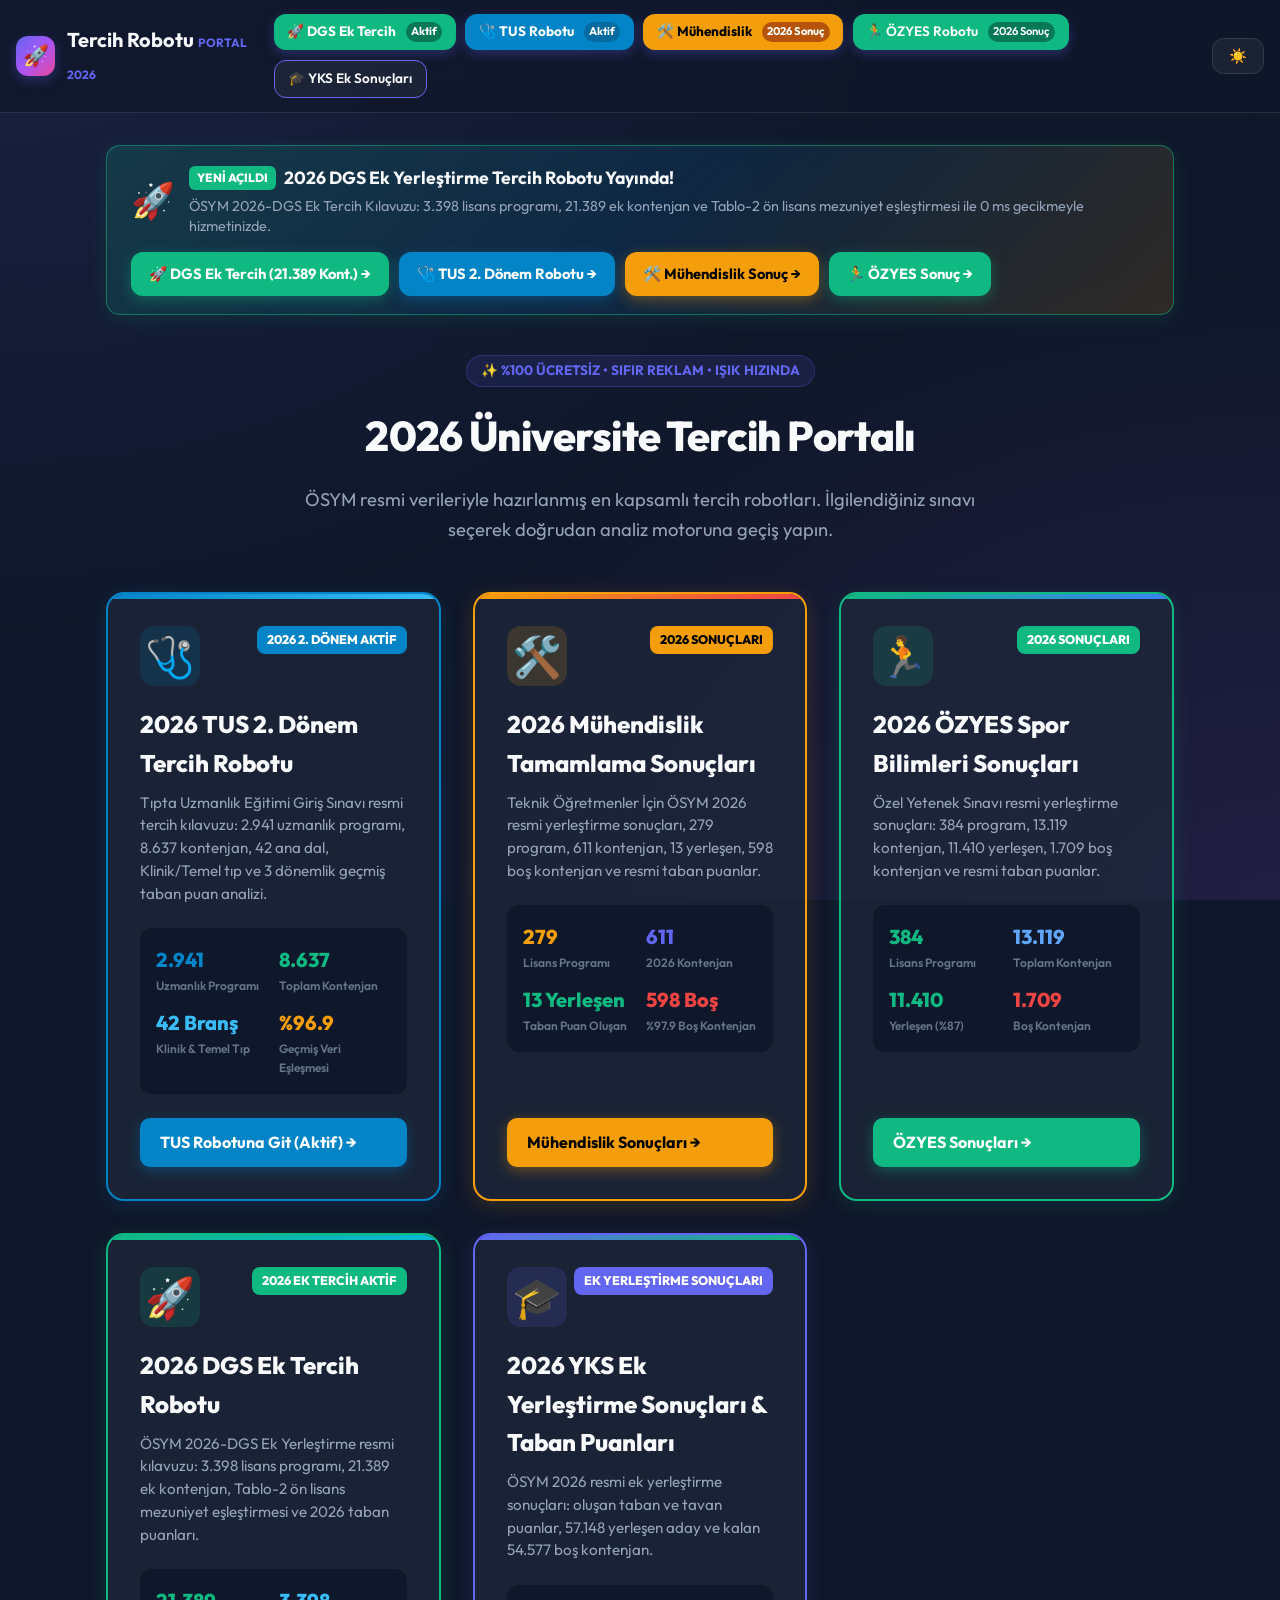
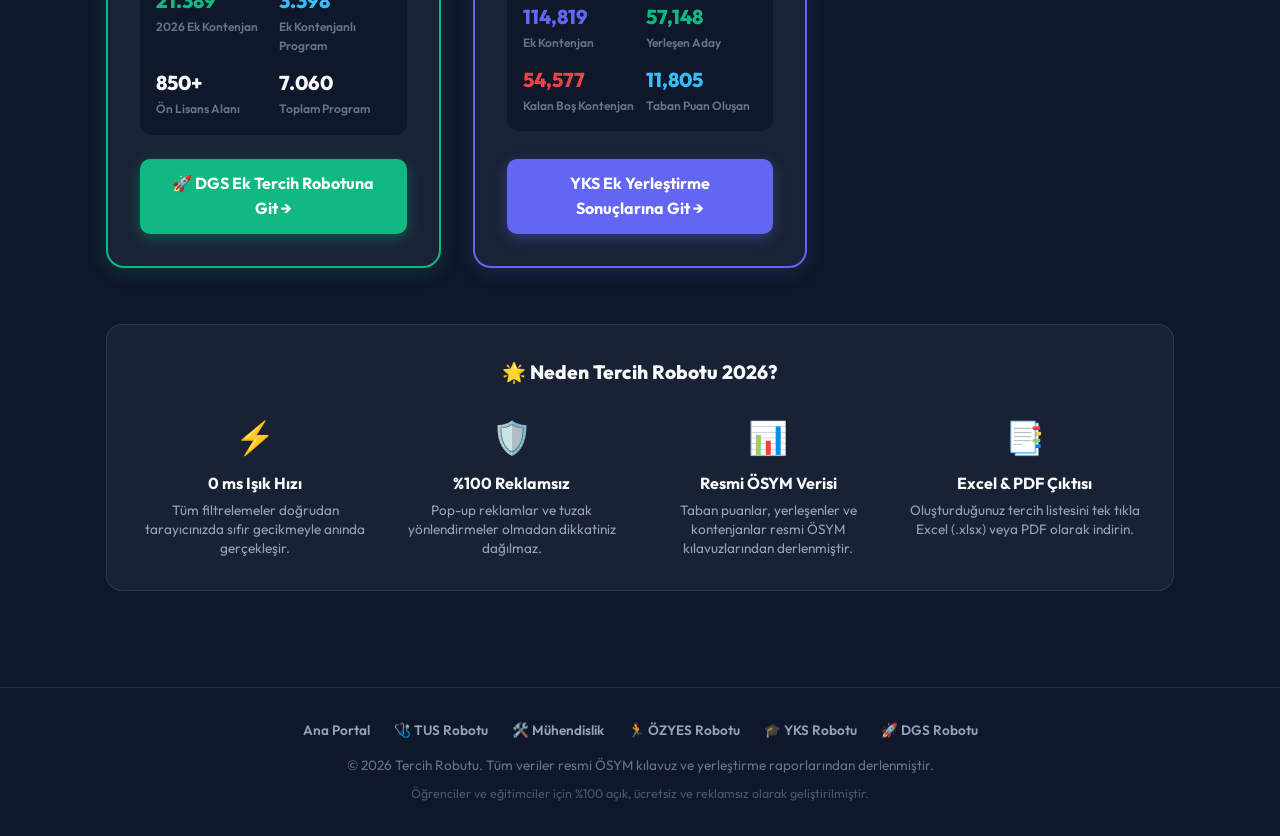
==== commit 95e78da1: "feat: 2026-DGS Ek Yerlestirme kilavuzu, 21.389 ek kontenjan ve ek tercih robotu eklendi" ====
--- a/index.html
+++ b/index.html
@@ -79,11 +79,11 @@
 
       <!-- Global Navigation Switcher -->
       <nav class="nav-links" style="display:flex; align-items:center; gap:0.6rem; flex-wrap:wrap;">
+        <a href="dgs.html" class="btn btn-primary" style="padding:0.45rem 0.85rem; font-size:0.85rem; text-decoration:none; background:#10b981; border-color:#10b981; color:#fff; font-weight:700;">🚀 DGS Ek Tercih <span style="font-size:0.7rem; background:#047857; color:#fff; padding:1px 5px; border-radius:10px; margin-left:2px;">Aktif</span></a>
         <a href="tus.html" class="btn btn-primary" style="padding:0.45rem 0.85rem; font-size:0.85rem; text-decoration:none; background:#0284c7; border-color:#0284c7; color:#fff; font-weight:700;">🩺 TUS Robotu <span style="font-size:0.7rem; background:#0369a1; color:#fff; padding:1px 5px; border-radius:10px; margin-left:2px;">Aktif</span></a>
         <a href="muhendislik.html" class="btn btn-primary" style="padding:0.45rem 0.85rem; font-size:0.85rem; text-decoration:none; background:#f59e0b; border-color:#f59e0b; color:#000; font-weight:700;">🛠️ Mühendislik <span style="font-size:0.7rem; background:#b45309; color:#fff; padding:1px 5px; border-radius:10px; margin-left:2px;">2026 Sonuç</span></a>
         <a href="ozyes.html" class="btn btn-primary" style="padding:0.45rem 0.85rem; font-size:0.85rem; text-decoration:none; background:#10b981; border-color:#10b981;">🏃 ÖZYES Robotu <span style="font-size:0.7rem; background:#047857; color:#fff; padding:1px 5px; border-radius:10px; margin-left:2px;">2026 Sonuç</span></a>
         <a href="yks.html" class="btn btn-outline" style="padding:0.45rem 0.85rem; font-size:0.85rem; text-decoration:none; border-color:#6366f1; color:var(--text-primary);">🎓 YKS Ek Sonuçları</a>
-        <a href="dgs.html" class="btn btn-outline" style="padding:0.45rem 0.85rem; font-size:0.85rem; text-decoration:none;">🚀 DGS Robotu</a>
       </nav>
 
       <div class="header-actions">
@@ -96,20 +96,23 @@
   <main class="container" style="max-width: 1100px; padding-top: 2rem; padding-bottom: 4rem;">
 
     <!-- Active Spotlight / Featured Banner -->
-    <div style="background: linear-gradient(135deg, rgba(2,132,199,0.18), rgba(99,102,241,0.14), rgba(245,158,11,0.14)); border: 1.5px solid rgba(2,132,199,0.45); border-radius: 14px; padding: 18px 24px; margin-bottom: 2.5rem; display: flex; align-items: center; justify-content: space-between; flex-wrap: wrap; gap: 16px; box-shadow: 0 4px 20px rgba(2,132,199,0.12);">
+    <div style="background: linear-gradient(135deg, rgba(16,185,129,0.18), rgba(2,132,199,0.14), rgba(245,158,11,0.14)); border: 1.5px solid rgba(16,185,129,0.5); border-radius: 14px; padding: 18px 24px; margin-bottom: 2.5rem; display: flex; align-items: center; justify-content: space-between; flex-wrap: wrap; gap: 16px; box-shadow: 0 4px 20px rgba(16,185,129,0.14);">
       <div style="display: flex; align-items: center; gap: 14px;">
-        <span style="font-size: 2.2rem;">🩺</span>
+        <span style="font-size: 2.2rem;">🚀</span>
         <div>
           <div style="display: flex; align-items: center; gap: 8px; margin-bottom: 4px; flex-wrap: wrap;">
-            <span style="background: #0284c7; color: #fff; font-size: 0.75rem; font-weight: 800; padding: 2px 8px; border-radius: 6px; text-transform: uppercase;">YENİ AÇILDI</span>
-            <strong style="font-size: 1.1rem; color: var(--text-primary);">2026 TUS 2. Dönem Uzmanlık Tercih Robotu Yayında!</strong>
+            <span style="background: #10b981; color: #fff; font-size: 0.75rem; font-weight: 800; padding: 2px 8px; border-radius: 6px; text-transform: uppercase;">YENİ AÇILDI</span>
+            <strong style="font-size: 1.1rem; color: var(--text-primary);">2026 DGS Ek Yerleştirme Tercih Robotu Yayında!</strong>
           </div>
           <p style="margin: 0; font-size: 0.9rem; color: var(--text-secondary); line-height: 1.4;">
-            ÖSYM 2026-TUS 2. Dönem uzmanlık kontenjanları (8.637 toplam kontenjan, 2.941 program, 42 branş) ve 2026-1 / 2025-2 / 2025-1 geçmiş taban puanlarıyla 0 ms gecikmeyle hizmetinizde.
+            ÖSYM 2026-DGS Ek Tercih Kılavuzu: 3.398 lisans programı, 21.389 ek kontenjan ve Tablo-2 ön lisans mezuniyet eşleştirmesi ile 0 ms gecikmeyle hizmetinizde.
           </p>
         </div>
       </div>
       <div style="display: flex; gap: 10px; flex-wrap: wrap;">
+        <a href="dgs.html" class="btn btn-primary" style="padding: 10px 18px; font-size: 0.92rem; font-weight: 700; text-decoration: none; background: #10b981; border-color: #10b981; color: #fff; white-space: nowrap; box-shadow: 0 4px 14px rgba(16,185,129,0.35);">
+          🚀 DGS Ek Tercih (21.389 Kont.) →
+        </a>
         <a href="tus.html" class="btn btn-primary" style="padding: 10px 18px; font-size: 0.92rem; font-weight: 700; text-decoration: none; background: #0284c7; border-color: #0284c7; color: #fff; white-space: nowrap; box-shadow: 0 4px 14px rgba(2,132,199,0.35);">
           🩺 TUS 2. Dönem Robotu →
         </a>
@@ -118,9 +121,6 @@
         </a>
         <a href="ozyes.html" class="btn btn-primary" style="padding: 10px 18px; font-size: 0.92rem; font-weight: 700; text-decoration: none; background: #10b981; color: #fff; border-color: #10b981; white-space: nowrap; box-shadow: 0 4px 14px rgba(16,185,129,0.35);">
           🏃 ÖZYES Sonuç →
-        </a>
-        <a href="yks.html" class="btn btn-outline" style="padding: 10px 18px; font-size: 0.92rem; font-weight: 700; text-decoration: none; border-color: #6366f1; color: var(--text-primary); white-space: nowrap;">
-          🎓 YKS Ek Sonuçları →
         </a>
       </div>
     </div>
@@ -273,47 +273,47 @@
         </a>
       </div>
 
-      <!-- Card 2: DGS Robotu -->
-      <div style="background: var(--bg-card); border: 1.5px solid var(--border-color); border-radius: 18px; padding: 2rem; display: flex; flex-direction: column; justify-content: space-between; transition: all 0.3s ease; box-shadow: var(--shadow-sm); position: relative; overflow: hidden;">
+      <!-- Card 2: DGS Ek Tercih Robotu -->
+      <div style="background: var(--bg-card); border: 2px solid #10b981; border-radius: 18px; padding: 2rem; display: flex; flex-direction: column; justify-content: space-between; transition: all 0.3s ease; box-shadow: 0 4px 20px rgba(16,185,129,0.18); position: relative; overflow: hidden;">
         <div style="position: absolute; top: 0; left: 0; right: 0; height: 5px; background: linear-gradient(90deg, #10b981, #06b6d4);"></div>
         <div>
           <div style="display: flex; justify-content: space-between; align-items: flex-start; margin-bottom: 1.2rem;">
-            <div style="font-size: 2.5rem; background: rgba(16,185,129,0.12); width: 60px; height: 60px; border-radius: 14px; display: flex; align-items: center; justify-content: center;">
+            <div style="font-size: 2.5rem; background: rgba(16,185,129,0.15); width: 60px; height: 60px; border-radius: 14px; display: flex; align-items: center; justify-content: center;">
               🚀
             </div>
-            <span style="background: rgba(16,185,129,0.15); color: #10b981; font-weight: 800; font-size: 0.78rem; padding: 4px 10px; border-radius: 8px;">
-              2026 SONUÇLARI
+            <span style="background: #10b981; color: #fff; font-weight: 800; font-size: 0.78rem; padding: 4px 10px; border-radius: 8px;">
+              2026 EK TERCİH AKTİF
             </span>
           </div>
           <h2 style="font-size: 1.5rem; font-weight: 800; color: var(--text-primary); margin-bottom: 0.6rem;">
-            2026 DGS Sonuçları & Taban Puanları
+            2026 DGS Ek Tercih Robotu
           </h2>
           <p style="font-size: 0.95rem; color: var(--text-secondary); line-height: 1.5; margin-bottom: 1.4rem;">
-            Dikey Geçiş Sınavı resmi yerleştirme sonuçları, oluşan en küçük ve en büyük taban puanlar, yerleşen sayıları ve boş kontenjanlar.
+            ÖSYM 2026-DGS Ek Yerleştirme resmi kılavuzu: 3.398 lisans programı, 21.389 ek kontenjan, Tablo-2 ön lisans mezuniyet eşleştirmesi ve 2026 taban puanları.
           </p>
 
           <div style="display: grid; grid-template-columns: 1fr 1fr; gap: 0.75rem; margin-bottom: 1.5rem; background: var(--bg-primary); padding: 1rem; border-radius: 12px;">
             <div>
-              <div style="font-size: 1.25rem; font-weight: 800; color: var(--text-primary);">7,060</div>
-              <div style="font-size: 0.75rem; color: var(--text-muted); font-weight: 600;">Lisans Programı</div>
-            </div>
-            <div>
-              <div style="font-size: 1.25rem; font-weight: 800; color: #ef4444;">15,873</div>
-              <div style="font-size: 0.75rem; color: var(--text-muted); font-weight: 600;">Boş Kontenjan</div>
+              <div style="font-size: 1.25rem; font-weight: 800; color: #10b981;">21.389</div>
+              <div style="font-size: 0.75rem; color: var(--text-muted); font-weight: 600;">2026 Ek Kontenjan</div>
+            </div>
+            <div>
+              <div style="font-size: 1.25rem; font-weight: 800; color: #38bdf8;">3.398</div>
+              <div style="font-size: 0.75rem; color: var(--text-muted); font-weight: 600;">Ek Kontenjanlı Program</div>
             </div>
             <div>
               <div style="font-size: 1.25rem; font-weight: 800; color: var(--text-primary);">850+</div>
               <div style="font-size: 0.75rem; color: var(--text-muted); font-weight: 600;">Ön Lisans Alanı</div>
             </div>
             <div>
-              <div style="font-size: 1.25rem; font-weight: 800; color: var(--text-primary);">3 Yıllık</div>
-              <div style="font-size: 0.75rem; color: var(--text-muted); font-weight: 600;">Trend Grafiği</div>
-            </div>
-          </div>
-        </div>
-
-        <a href="dgs.html" class="btn btn-outline" style="padding: 12px 20px; font-size: 1rem; font-weight: 700; text-decoration: none; text-align: center; border-radius: 10px;">
-          DGS Sonuçlarına Git →
+              <div style="font-size: 1.25rem; font-weight: 800; color: var(--text-primary);">7.060</div>
+              <div style="font-size: 0.75rem; color: var(--text-muted); font-weight: 600;">Toplam Program</div>
+            </div>
+          </div>
+        </div>
+
+        <a href="dgs.html" class="btn btn-primary" style="padding: 12px 20px; font-size: 1rem; font-weight: 700; text-decoration: none; text-align: center; border-radius: 10px; background: #10b981; border-color: #10b981; color: #fff; box-shadow: 0 4px 14px rgba(16,185,129,0.35);">
+          🚀 DGS Ek Tercih Robotuna Git →
         </a>
       </div>
 
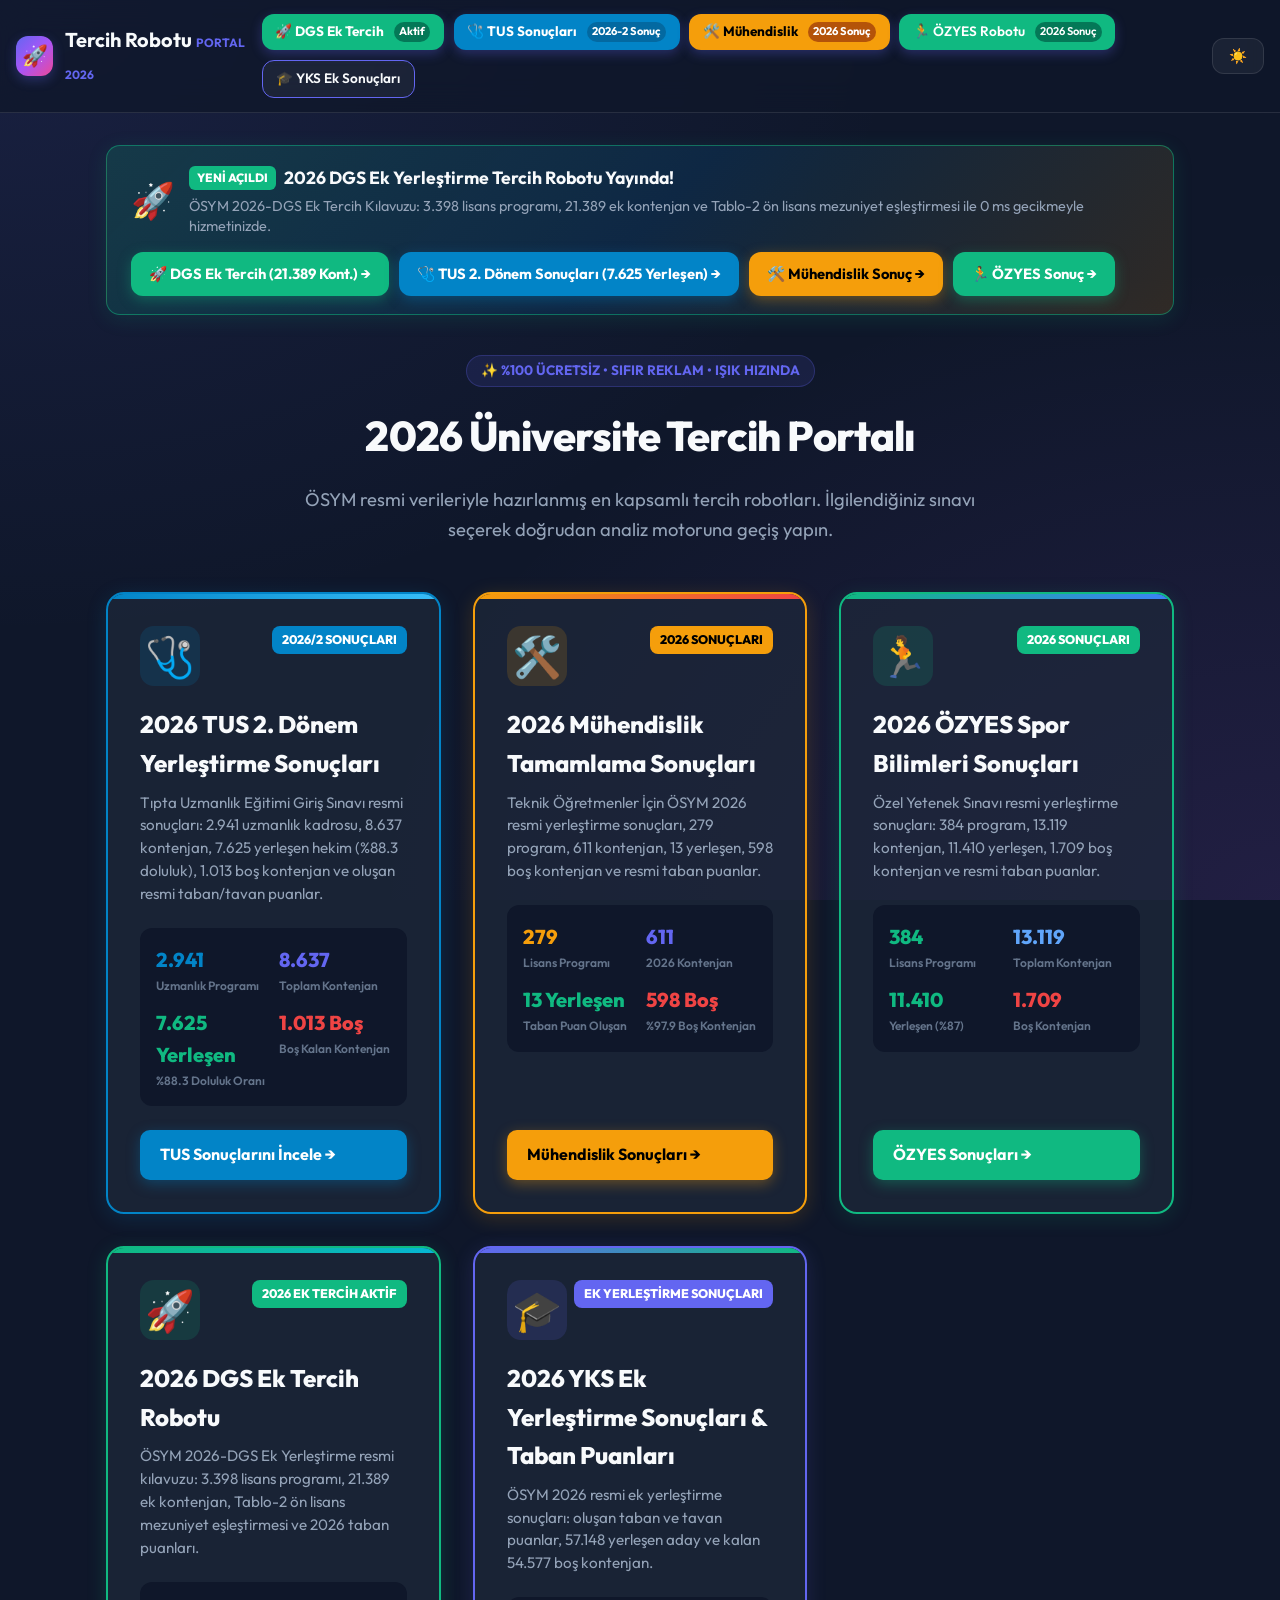
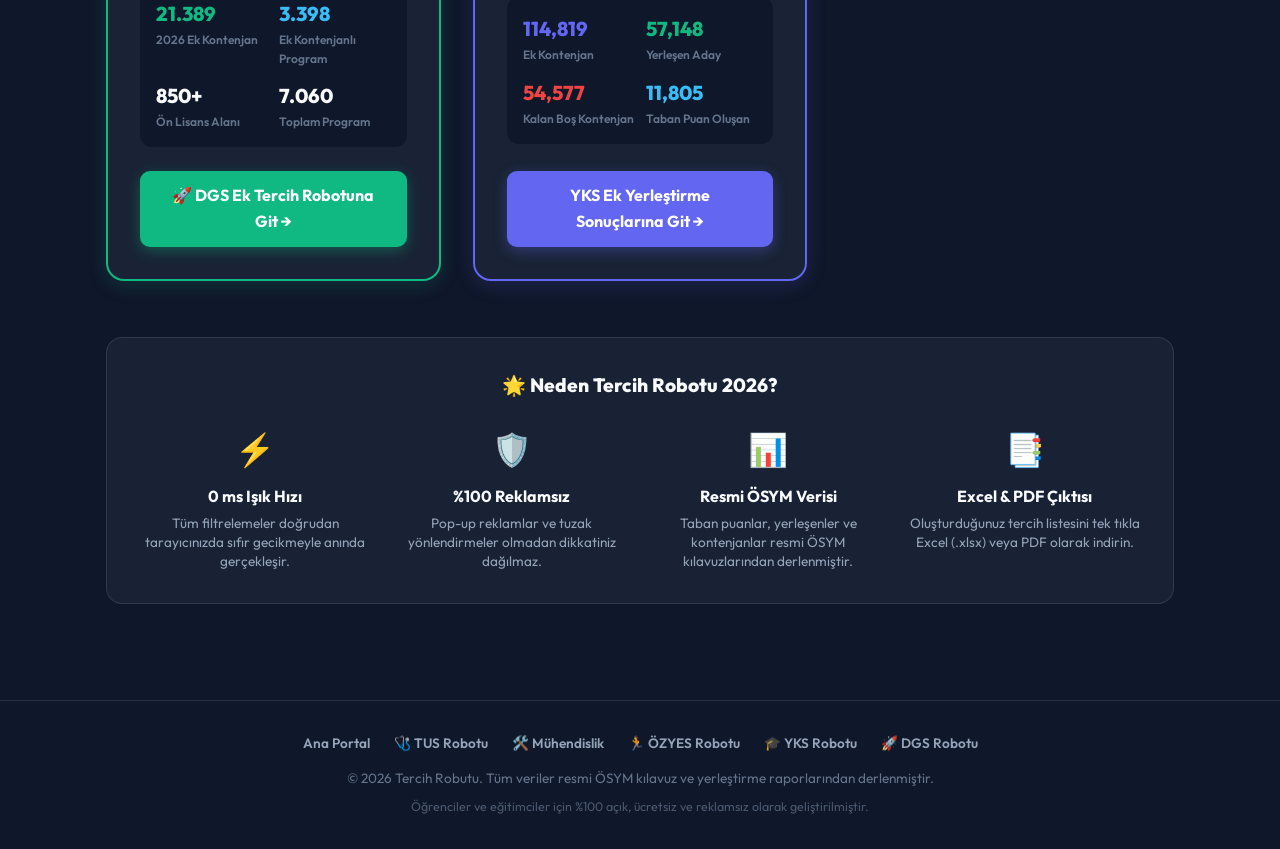
==== commit ea4dee56: "feat: 2026-TUS 2. Donem yerlestirme sonuclari, taban/tavan puanlari ve bos kontenjanlar eklendi" ====
--- a/index.html
+++ b/index.html
@@ -80,7 +80,7 @@
       <!-- Global Navigation Switcher -->
       <nav class="nav-links" style="display:flex; align-items:center; gap:0.6rem; flex-wrap:wrap;">
         <a href="dgs.html" class="btn btn-primary" style="padding:0.45rem 0.85rem; font-size:0.85rem; text-decoration:none; background:#10b981; border-color:#10b981; color:#fff; font-weight:700;">🚀 DGS Ek Tercih <span style="font-size:0.7rem; background:#047857; color:#fff; padding:1px 5px; border-radius:10px; margin-left:2px;">Aktif</span></a>
-        <a href="tus.html" class="btn btn-primary" style="padding:0.45rem 0.85rem; font-size:0.85rem; text-decoration:none; background:#0284c7; border-color:#0284c7; color:#fff; font-weight:700;">🩺 TUS Robotu <span style="font-size:0.7rem; background:#0369a1; color:#fff; padding:1px 5px; border-radius:10px; margin-left:2px;">Aktif</span></a>
+        <a href="tus.html" class="btn btn-primary" style="padding:0.45rem 0.85rem; font-size:0.85rem; text-decoration:none; background:#0284c7; border-color:#0284c7; color:#fff; font-weight:700;">🩺 TUS Sonuçları <span style="font-size:0.7rem; background:#0369a1; color:#fff; padding:1px 5px; border-radius:10px; margin-left:2px;">2026-2 Sonuç</span></a>
         <a href="muhendislik.html" class="btn btn-primary" style="padding:0.45rem 0.85rem; font-size:0.85rem; text-decoration:none; background:#f59e0b; border-color:#f59e0b; color:#000; font-weight:700;">🛠️ Mühendislik <span style="font-size:0.7rem; background:#b45309; color:#fff; padding:1px 5px; border-radius:10px; margin-left:2px;">2026 Sonuç</span></a>
         <a href="ozyes.html" class="btn btn-primary" style="padding:0.45rem 0.85rem; font-size:0.85rem; text-decoration:none; background:#10b981; border-color:#10b981;">🏃 ÖZYES Robotu <span style="font-size:0.7rem; background:#047857; color:#fff; padding:1px 5px; border-radius:10px; margin-left:2px;">2026 Sonuç</span></a>
         <a href="yks.html" class="btn btn-outline" style="padding:0.45rem 0.85rem; font-size:0.85rem; text-decoration:none; border-color:#6366f1; color:var(--text-primary);">🎓 YKS Ek Sonuçları</a>
@@ -114,7 +114,7 @@
           🚀 DGS Ek Tercih (21.389 Kont.) →
         </a>
         <a href="tus.html" class="btn btn-primary" style="padding: 10px 18px; font-size: 0.92rem; font-weight: 700; text-decoration: none; background: #0284c7; border-color: #0284c7; color: #fff; white-space: nowrap; box-shadow: 0 4px 14px rgba(2,132,199,0.35);">
-          🩺 TUS 2. Dönem Robotu →
+          🩺 TUS 2. Dönem Sonuçları (7.625 Yerleşen) →
         </a>
         <a href="muhendislik.html" class="btn btn-primary" style="padding: 10px 18px; font-size: 0.92rem; font-weight: 700; text-decoration: none; background: #f59e0b; color: #000; border-color: #f59e0b; white-space: nowrap; box-shadow: 0 4px 14px rgba(245,158,11,0.35);">
           🛠️ Mühendislik Sonuç →
@@ -141,7 +141,7 @@
     <!-- Five Gateway Hub Cards -->
     <div style="display: grid; grid-template-columns: repeat(auto-fit, minmax(320px, 1fr)); gap: 2rem; margin-bottom: 3.5rem;">
       
-      <!-- Card -1: TUS 2. Dönem Uzmanlık Robotu (Currently Active) -->
+      <!-- Card -1: TUS 2. Dönem Yerleştirme Sonuçları & Taban Puanları -->
       <div style="background: var(--bg-card); border: 2px solid #0284c7; border-radius: 18px; padding: 2rem; display: flex; flex-direction: column; justify-content: space-between; transition: all 0.3s ease; box-shadow: 0 4px 20px rgba(2,132,199,0.18); position: relative; overflow: hidden;">
         <div style="position: absolute; top: 0; left: 0; right: 0; height: 5px; background: linear-gradient(90deg, #0284c7, #38bdf8);"></div>
         <div>
@@ -150,14 +150,14 @@
               🩺
             </div>
             <span style="background: #0284c7; color: #fff; font-weight: 800; font-size: 0.78rem; padding: 4px 10px; border-radius: 8px;">
-              2026 2. DÖNEM AKTİF
+              2026/2 SONUÇLARI
             </span>
           </div>
           <h2 style="font-size: 1.5rem; font-weight: 800; color: var(--text-primary); margin-bottom: 0.6rem;">
-            2026 TUS 2. Dönem Tercih Robotu
+            2026 TUS 2. Dönem Yerleştirme Sonuçları
           </h2>
           <p style="font-size: 0.95rem; color: var(--text-secondary); line-height: 1.5; margin-bottom: 1.4rem;">
-            Tıpta Uzmanlık Eğitimi Giriş Sınavı resmi tercih kılavuzu: 2.941 uzmanlık programı, 8.637 kontenjan, 42 ana dal, Klinik/Temel tıp ve 3 dönemlik geçmiş taban puan analizi.
+            Tıpta Uzmanlık Eğitimi Giriş Sınavı resmi sonuçları: 2.941 uzmanlık kadrosu, 8.637 kontenjan, 7.625 yerleşen hekim (%88.3 doluluk), 1.013 boş kontenjan ve oluşan resmi taban/tavan puanlar.
           </p>
 
           <div style="display: grid; grid-template-columns: 1fr 1fr; gap: 0.75rem; margin-bottom: 1.5rem; background: var(--bg-primary); padding: 1rem; border-radius: 12px;">
@@ -166,22 +166,22 @@
               <div style="font-size: 0.75rem; color: var(--text-muted); font-weight: 600;">Uzmanlık Programı</div>
             </div>
             <div>
-              <div style="font-size: 1.25rem; font-weight: 800; color: #10b981;">8.637</div>
+              <div style="font-size: 1.25rem; font-weight: 800; color: var(--accent-primary);">8.637</div>
               <div style="font-size: 0.75rem; color: var(--text-muted); font-weight: 600;">Toplam Kontenjan</div>
             </div>
             <div>
-              <div style="font-size: 1.25rem; font-weight: 800; color: #38bdf8;">42 Branş</div>
-              <div style="font-size: 0.75rem; color: var(--text-muted); font-weight: 600;">Klinik & Temel Tıp</div>
-            </div>
-            <div>
-              <div style="font-size: 1.25rem; font-weight: 800; color: #f59e0b;">%96.9</div>
-              <div style="font-size: 0.75rem; color: var(--text-muted); font-weight: 600;">Geçmiş Veri Eşleşmesi</div>
+              <div style="font-size: 1.25rem; font-weight: 800; color: #10b981;">7.625 Yerleşen</div>
+              <div style="font-size: 0.75rem; color: var(--text-muted); font-weight: 600;">%88.3 Doluluk Oranı</div>
+            </div>
+            <div>
+              <div style="font-size: 1.25rem; font-weight: 800; color: #ef4444;">1.013 Boş</div>
+              <div style="font-size: 0.75rem; color: var(--text-muted); font-weight: 600;">Boş Kalan Kontenjan</div>
             </div>
           </div>
         </div>
 
         <a href="tus.html" class="btn btn-primary" style="padding: 12px 20px; font-size: 1rem; font-weight: 700; text-decoration: none; text-align: center; border-radius: 10px; background: #0284c7; border-color: #0284c7; color: #fff; box-shadow: 0 4px 14px rgba(2,132,199,0.35);">
-          TUS Robotuna Git (Aktif) →
+          TUS Sonuçlarını İncele →
         </a>
       </div>
 
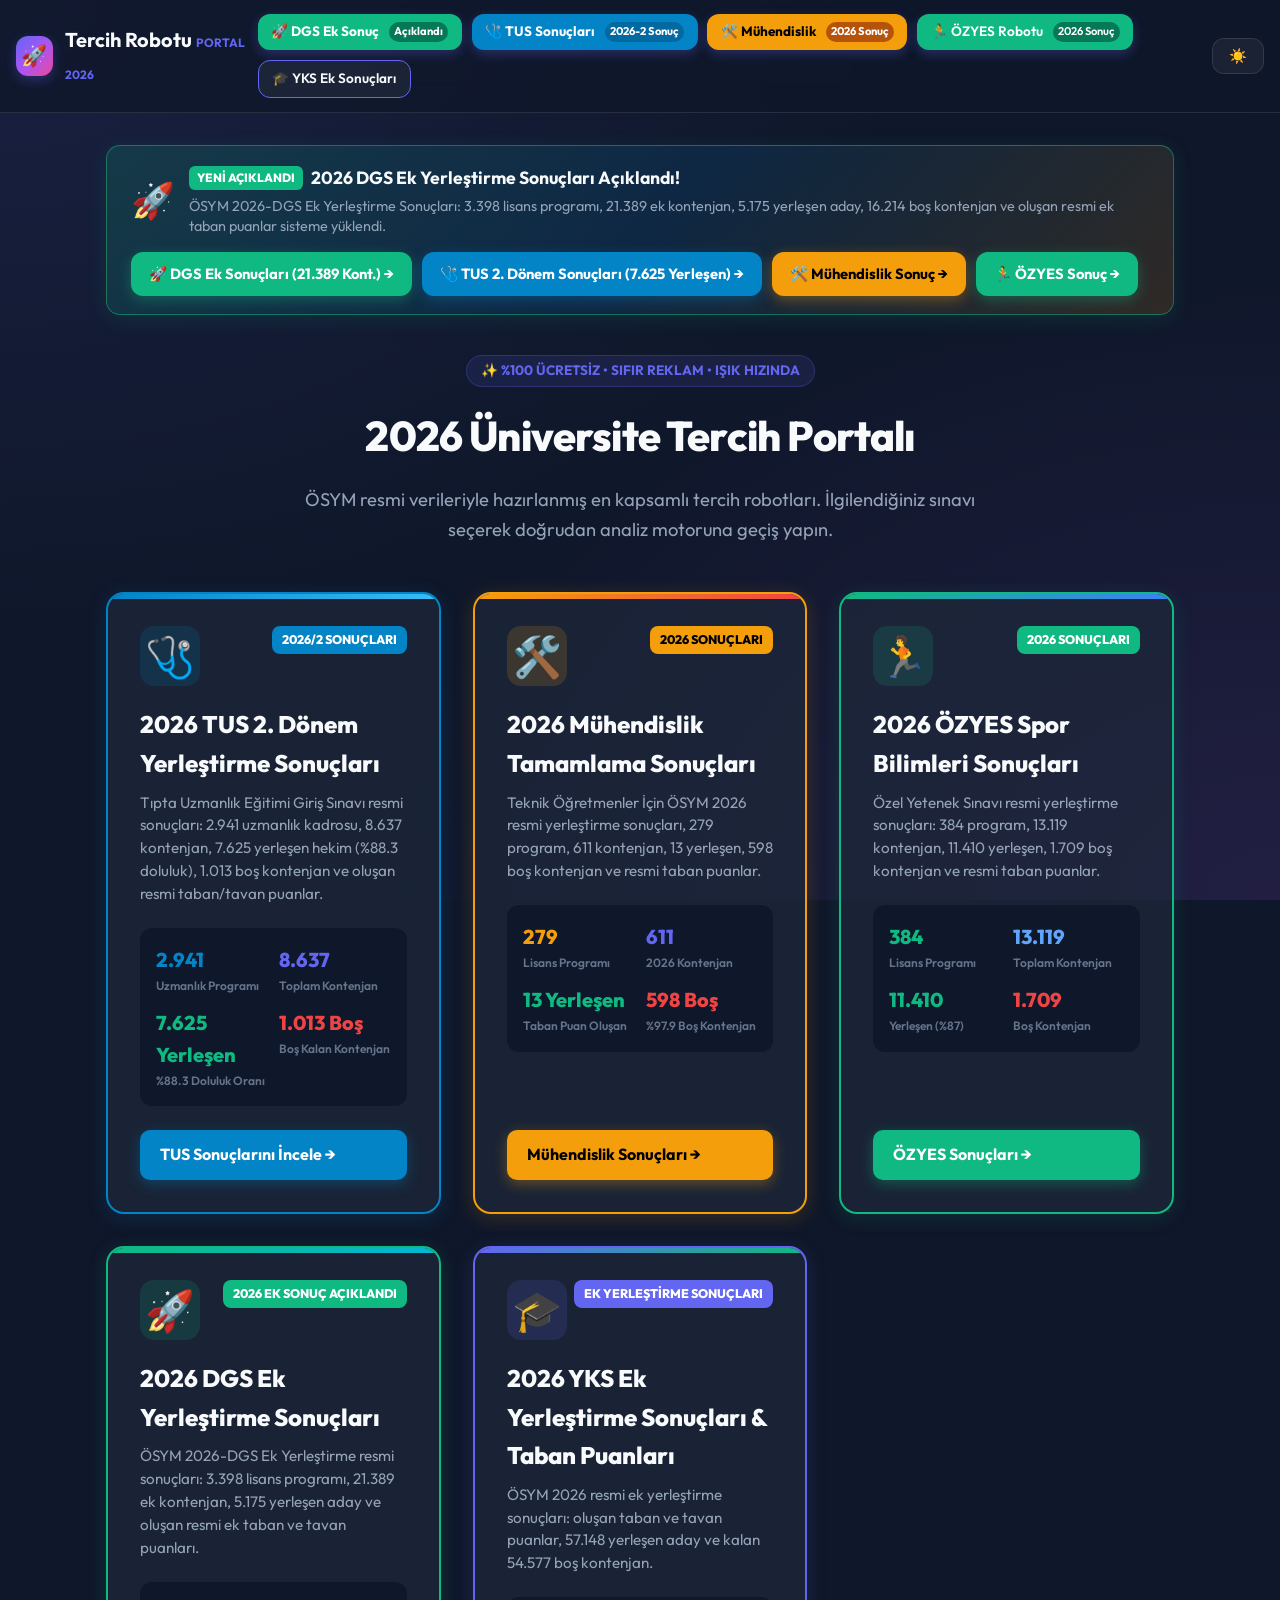
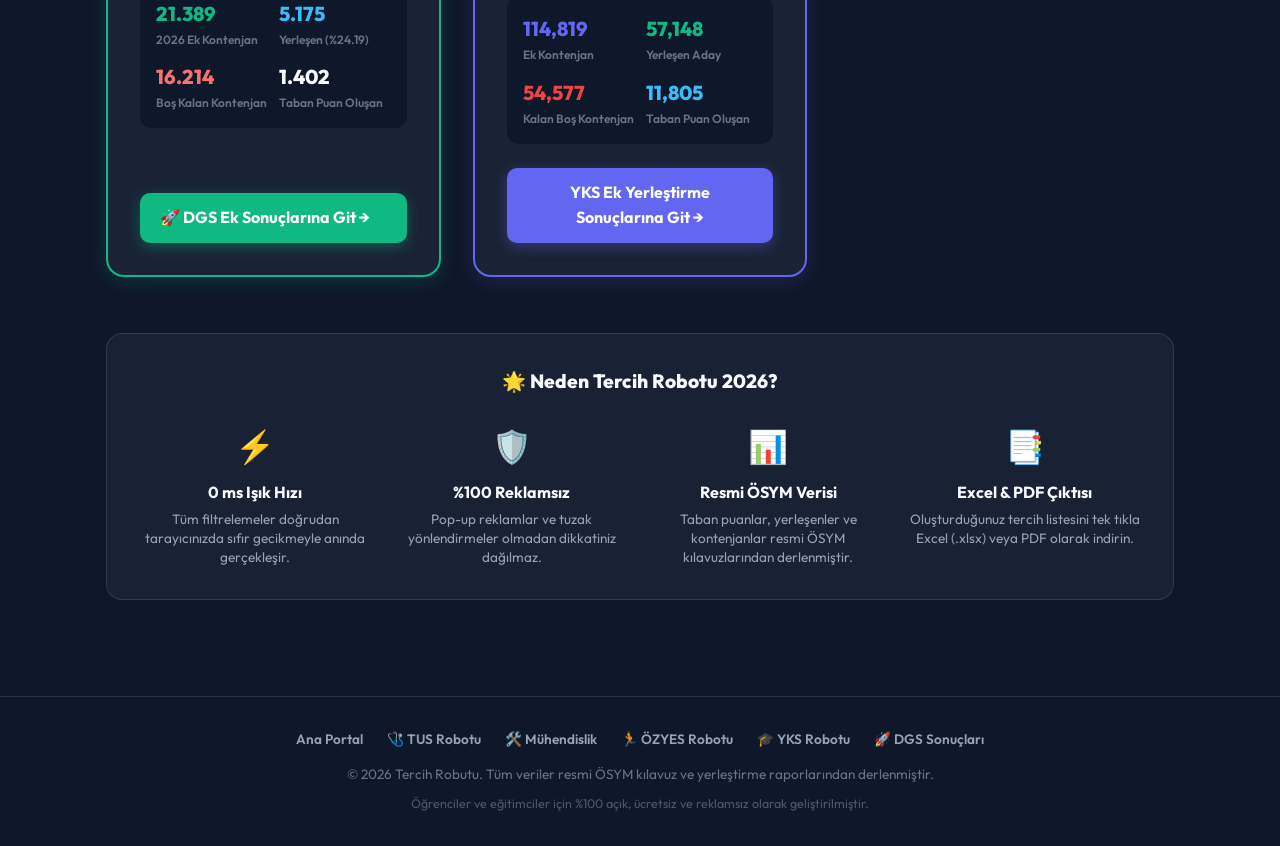
==== commit 0167a331: "feat: 2026-DGS Ek Yerlestirme sonuclari ve resmi taban puanlari eklendi (21.389 ek kontenjan, 5.175 " ====
--- a/index.html
+++ b/index.html
@@ -79,7 +79,7 @@
 
       <!-- Global Navigation Switcher -->
       <nav class="nav-links" style="display:flex; align-items:center; gap:0.6rem; flex-wrap:wrap;">
-        <a href="dgs.html" class="btn btn-primary" style="padding:0.45rem 0.85rem; font-size:0.85rem; text-decoration:none; background:#10b981; border-color:#10b981; color:#fff; font-weight:700;">🚀 DGS Ek Tercih <span style="font-size:0.7rem; background:#047857; color:#fff; padding:1px 5px; border-radius:10px; margin-left:2px;">Aktif</span></a>
+        <a href="dgs.html" class="btn btn-primary" style="padding:0.45rem 0.85rem; font-size:0.85rem; text-decoration:none; background:#10b981; border-color:#10b981; color:#fff; font-weight:700;">🚀 DGS Ek Sonuç <span style="font-size:0.7rem; background:#047857; color:#fff; padding:1px 5px; border-radius:10px; margin-left:2px;">Açıklandı</span></a>
         <a href="tus.html" class="btn btn-primary" style="padding:0.45rem 0.85rem; font-size:0.85rem; text-decoration:none; background:#0284c7; border-color:#0284c7; color:#fff; font-weight:700;">🩺 TUS Sonuçları <span style="font-size:0.7rem; background:#0369a1; color:#fff; padding:1px 5px; border-radius:10px; margin-left:2px;">2026-2 Sonuç</span></a>
         <a href="muhendislik.html" class="btn btn-primary" style="padding:0.45rem 0.85rem; font-size:0.85rem; text-decoration:none; background:#f59e0b; border-color:#f59e0b; color:#000; font-weight:700;">🛠️ Mühendislik <span style="font-size:0.7rem; background:#b45309; color:#fff; padding:1px 5px; border-radius:10px; margin-left:2px;">2026 Sonuç</span></a>
         <a href="ozyes.html" class="btn btn-primary" style="padding:0.45rem 0.85rem; font-size:0.85rem; text-decoration:none; background:#10b981; border-color:#10b981;">🏃 ÖZYES Robotu <span style="font-size:0.7rem; background:#047857; color:#fff; padding:1px 5px; border-radius:10px; margin-left:2px;">2026 Sonuç</span></a>
@@ -101,17 +101,17 @@
         <span style="font-size: 2.2rem;">🚀</span>
         <div>
           <div style="display: flex; align-items: center; gap: 8px; margin-bottom: 4px; flex-wrap: wrap;">
-            <span style="background: #10b981; color: #fff; font-size: 0.75rem; font-weight: 800; padding: 2px 8px; border-radius: 6px; text-transform: uppercase;">YENİ AÇILDI</span>
-            <strong style="font-size: 1.1rem; color: var(--text-primary);">2026 DGS Ek Yerleştirme Tercih Robotu Yayında!</strong>
+            <span style="background: #10b981; color: #fff; font-size: 0.75rem; font-weight: 800; padding: 2px 8px; border-radius: 6px; text-transform: uppercase;">YENİ AÇIKLANDI</span>
+            <strong style="font-size: 1.1rem; color: var(--text-primary);">2026 DGS Ek Yerleştirme Sonuçları Açıklandı!</strong>
           </div>
           <p style="margin: 0; font-size: 0.9rem; color: var(--text-secondary); line-height: 1.4;">
-            ÖSYM 2026-DGS Ek Tercih Kılavuzu: 3.398 lisans programı, 21.389 ek kontenjan ve Tablo-2 ön lisans mezuniyet eşleştirmesi ile 0 ms gecikmeyle hizmetinizde.
+            ÖSYM 2026-DGS Ek Yerleştirme Sonuçları: 3.398 lisans programı, 21.389 ek kontenjan, 5.175 yerleşen aday, 16.214 boş kontenjan ve oluşan resmi ek taban puanlar sisteme yüklendi.
           </p>
         </div>
       </div>
       <div style="display: flex; gap: 10px; flex-wrap: wrap;">
         <a href="dgs.html" class="btn btn-primary" style="padding: 10px 18px; font-size: 0.92rem; font-weight: 700; text-decoration: none; background: #10b981; border-color: #10b981; color: #fff; white-space: nowrap; box-shadow: 0 4px 14px rgba(16,185,129,0.35);">
-          🚀 DGS Ek Tercih (21.389 Kont.) →
+          🚀 DGS Ek Sonuçları (21.389 Kont.) →
         </a>
         <a href="tus.html" class="btn btn-primary" style="padding: 10px 18px; font-size: 0.92rem; font-weight: 700; text-decoration: none; background: #0284c7; border-color: #0284c7; color: #fff; white-space: nowrap; box-shadow: 0 4px 14px rgba(2,132,199,0.35);">
           🩺 TUS 2. Dönem Sonuçları (7.625 Yerleşen) →
@@ -273,7 +273,7 @@
         </a>
       </div>
 
-      <!-- Card 2: DGS Ek Tercih Robotu -->
+      <!-- Card 2: DGS Ek Yerleştirme Sonuçları -->
       <div style="background: var(--bg-card); border: 2px solid #10b981; border-radius: 18px; padding: 2rem; display: flex; flex-direction: column; justify-content: space-between; transition: all 0.3s ease; box-shadow: 0 4px 20px rgba(16,185,129,0.18); position: relative; overflow: hidden;">
         <div style="position: absolute; top: 0; left: 0; right: 0; height: 5px; background: linear-gradient(90deg, #10b981, #06b6d4);"></div>
         <div>
@@ -282,14 +282,14 @@
               🚀
             </div>
             <span style="background: #10b981; color: #fff; font-weight: 800; font-size: 0.78rem; padding: 4px 10px; border-radius: 8px;">
-              2026 EK TERCİH AKTİF
+              2026 EK SONUÇ AÇIKLANDI
             </span>
           </div>
           <h2 style="font-size: 1.5rem; font-weight: 800; color: var(--text-primary); margin-bottom: 0.6rem;">
-            2026 DGS Ek Tercih Robotu
+            2026 DGS Ek Yerleştirme Sonuçları
           </h2>
           <p style="font-size: 0.95rem; color: var(--text-secondary); line-height: 1.5; margin-bottom: 1.4rem;">
-            ÖSYM 2026-DGS Ek Yerleştirme resmi kılavuzu: 3.398 lisans programı, 21.389 ek kontenjan, Tablo-2 ön lisans mezuniyet eşleştirmesi ve 2026 taban puanları.
+            ÖSYM 2026-DGS Ek Yerleştirme resmi sonuçları: 3.398 lisans programı, 21.389 ek kontenjan, 5.175 yerleşen aday ve oluşan resmi ek taban ve tavan puanları.
           </p>
 
           <div style="display: grid; grid-template-columns: 1fr 1fr; gap: 0.75rem; margin-bottom: 1.5rem; background: var(--bg-primary); padding: 1rem; border-radius: 12px;">
@@ -298,22 +298,22 @@
               <div style="font-size: 0.75rem; color: var(--text-muted); font-weight: 600;">2026 Ek Kontenjan</div>
             </div>
             <div>
-              <div style="font-size: 1.25rem; font-weight: 800; color: #38bdf8;">3.398</div>
-              <div style="font-size: 0.75rem; color: var(--text-muted); font-weight: 600;">Ek Kontenjanlı Program</div>
-            </div>
-            <div>
-              <div style="font-size: 1.25rem; font-weight: 800; color: var(--text-primary);">850+</div>
-              <div style="font-size: 0.75rem; color: var(--text-muted); font-weight: 600;">Ön Lisans Alanı</div>
-            </div>
-            <div>
-              <div style="font-size: 1.25rem; font-weight: 800; color: var(--text-primary);">7.060</div>
-              <div style="font-size: 0.75rem; color: var(--text-muted); font-weight: 600;">Toplam Program</div>
+              <div style="font-size: 1.25rem; font-weight: 800; color: #38bdf8;">5.175</div>
+              <div style="font-size: 0.75rem; color: var(--text-muted); font-weight: 600;">Yerleşen (%24.19)</div>
+            </div>
+            <div>
+              <div style="font-size: 1.25rem; font-weight: 800; color: #f87171;">16.214</div>
+              <div style="font-size: 0.75rem; color: var(--text-muted); font-weight: 600;">Boş Kalan Kontenjan</div>
+            </div>
+            <div>
+              <div style="font-size: 1.25rem; font-weight: 800; color: var(--text-primary);">1.402</div>
+              <div style="font-size: 0.75rem; color: var(--text-muted); font-weight: 600;">Taban Puan Oluşan</div>
             </div>
           </div>
         </div>
 
         <a href="dgs.html" class="btn btn-primary" style="padding: 12px 20px; font-size: 1rem; font-weight: 700; text-decoration: none; text-align: center; border-radius: 10px; background: #10b981; border-color: #10b981; color: #fff; box-shadow: 0 4px 14px rgba(16,185,129,0.35);">
-          🚀 DGS Ek Tercih Robotuna Git →
+          🚀 DGS Ek Sonuçlarına Git →
         </a>
       </div>
 
@@ -403,7 +403,7 @@
         <a href="muhendislik.html" style="color: var(--text-secondary); text-decoration: none;">🛠️ Mühendislik</a>
         <a href="ozyes.html" style="color: var(--text-secondary); text-decoration: none;">🏃 ÖZYES Robotu</a>
         <a href="yks.html" style="color: var(--text-secondary); text-decoration: none;">🎓 YKS Robotu</a>
-        <a href="dgs.html" style="color: var(--text-secondary); text-decoration: none;">🚀 DGS Robotu</a>
+        <a href="dgs.html" style="color: var(--text-secondary); text-decoration: none;">🚀 DGS Sonuçları</a>
       </div>
       <p style="margin: 0 0 0.5rem 0;">© 2026 Tercih Robutu. Tüm veriler resmi ÖSYM kılavuz ve yerleştirme raporlarından derlenmiştir.</p>
       <p style="margin: 0; font-size: 0.78rem; opacity: 0.7;">Öğrenciler ve eğitimciler için %100 açık, ücretsiz ve reklamsız olarak geliştirilmiştir.</p>
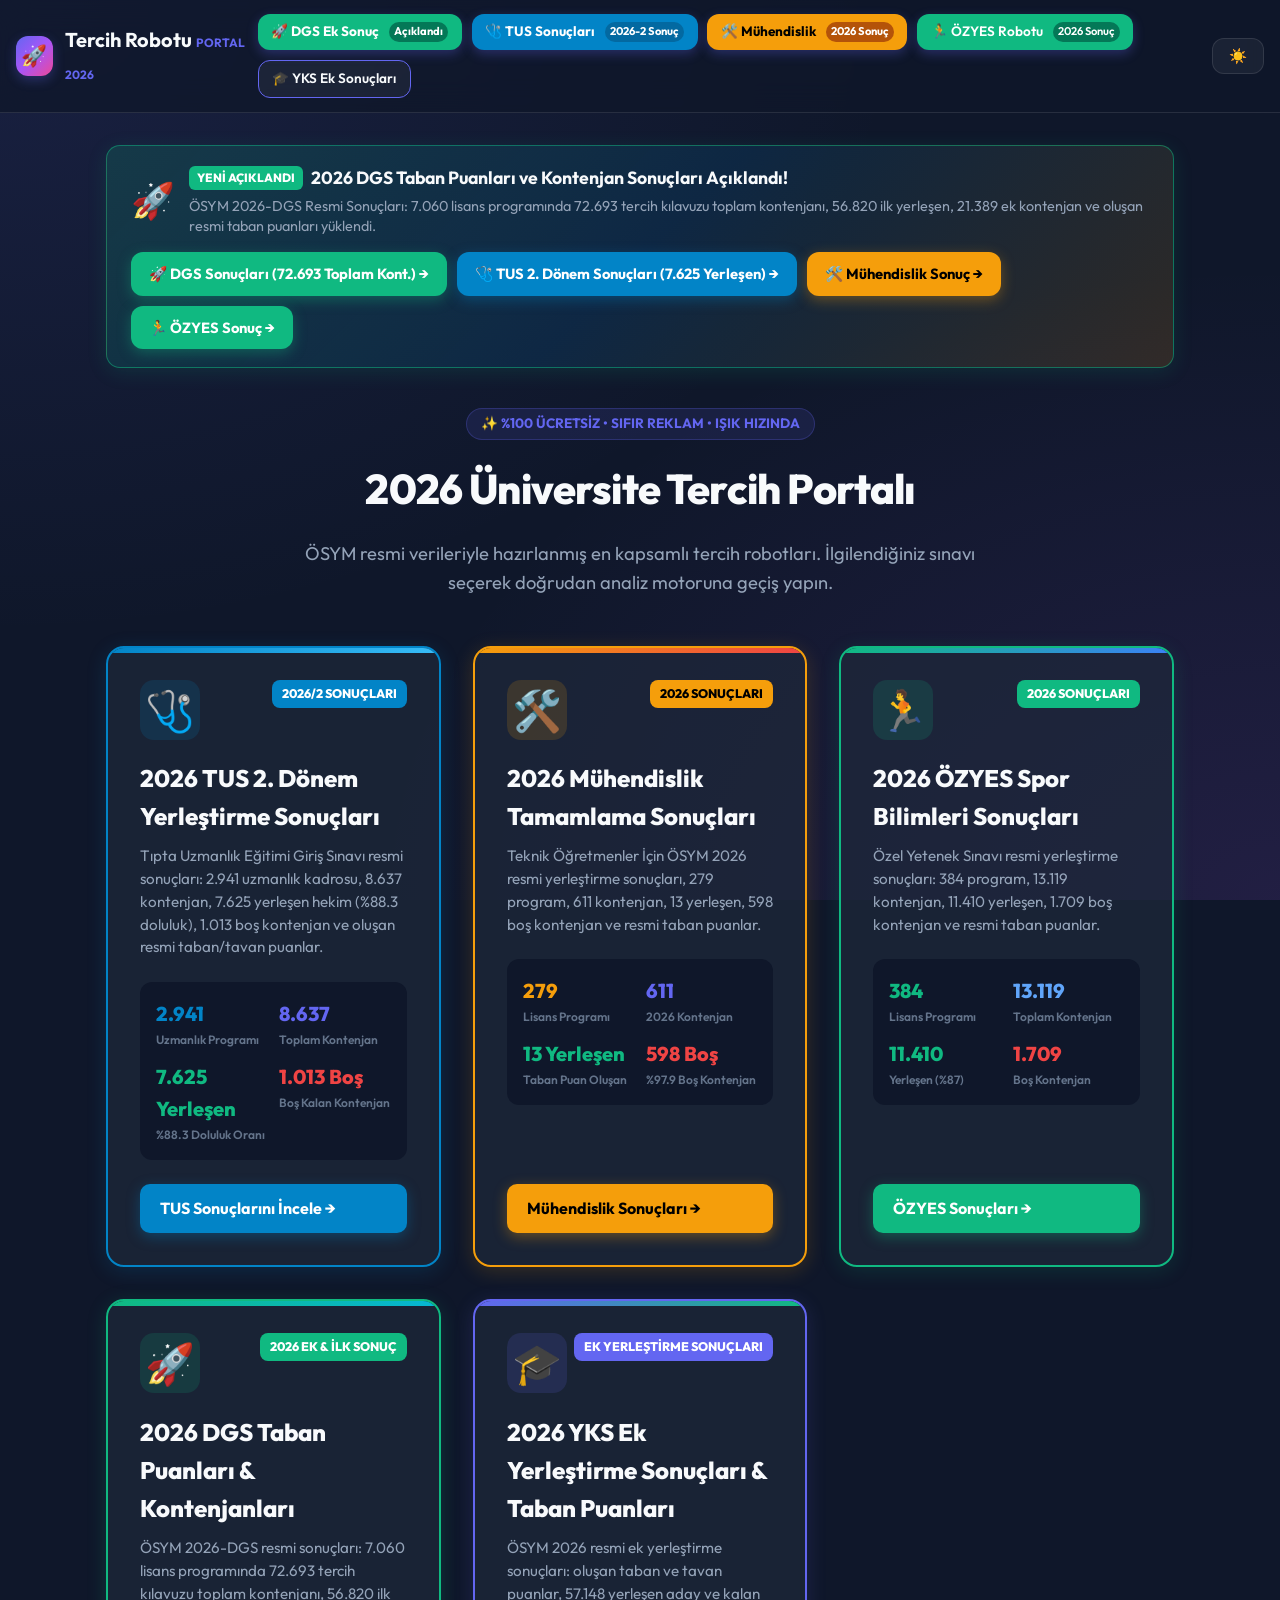
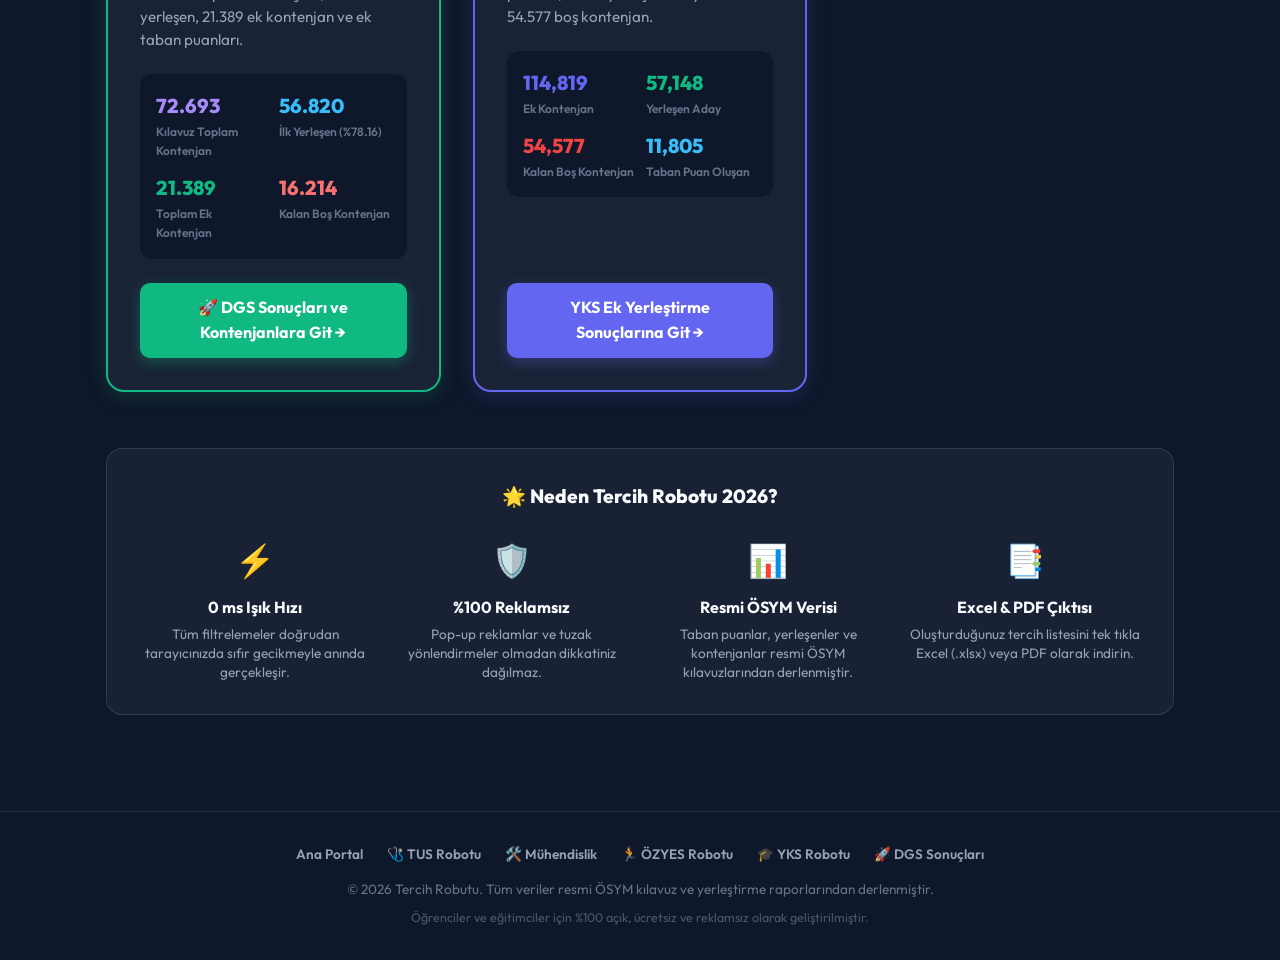
==== commit 88a1234f: "feat: DGS Tercih Kilavuzu toplam kontenjani (72.693) ve ayrintili yerlesen/ek kontenjan tablosu ekle" ====
--- a/index.html
+++ b/index.html
@@ -102,16 +102,16 @@
         <div>
           <div style="display: flex; align-items: center; gap: 8px; margin-bottom: 4px; flex-wrap: wrap;">
             <span style="background: #10b981; color: #fff; font-size: 0.75rem; font-weight: 800; padding: 2px 8px; border-radius: 6px; text-transform: uppercase;">YENİ AÇIKLANDI</span>
-            <strong style="font-size: 1.1rem; color: var(--text-primary);">2026 DGS Ek Yerleştirme Sonuçları Açıklandı!</strong>
+            <strong style="font-size: 1.1rem; color: var(--text-primary);">2026 DGS Taban Puanları ve Kontenjan Sonuçları Açıklandı!</strong>
           </div>
           <p style="margin: 0; font-size: 0.9rem; color: var(--text-secondary); line-height: 1.4;">
-            ÖSYM 2026-DGS Ek Yerleştirme Sonuçları: 3.398 lisans programı, 21.389 ek kontenjan, 5.175 yerleşen aday, 16.214 boş kontenjan ve oluşan resmi ek taban puanlar sisteme yüklendi.
+            ÖSYM 2026-DGS Resmi Sonuçları: 7.060 lisans programında 72.693 tercih kılavuzu toplam kontenjanı, 56.820 ilk yerleşen, 21.389 ek kontenjan ve oluşan resmi taban puanları yüklendi.
           </p>
         </div>
       </div>
       <div style="display: flex; gap: 10px; flex-wrap: wrap;">
         <a href="dgs.html" class="btn btn-primary" style="padding: 10px 18px; font-size: 0.92rem; font-weight: 700; text-decoration: none; background: #10b981; border-color: #10b981; color: #fff; white-space: nowrap; box-shadow: 0 4px 14px rgba(16,185,129,0.35);">
-          🚀 DGS Ek Sonuçları (21.389 Kont.) →
+          🚀 DGS Sonuçları (72.693 Toplam Kont.) →
         </a>
         <a href="tus.html" class="btn btn-primary" style="padding: 10px 18px; font-size: 0.92rem; font-weight: 700; text-decoration: none; background: #0284c7; border-color: #0284c7; color: #fff; white-space: nowrap; box-shadow: 0 4px 14px rgba(2,132,199,0.35);">
           🩺 TUS 2. Dönem Sonuçları (7.625 Yerleşen) →
@@ -273,7 +273,7 @@
         </a>
       </div>
 
-      <!-- Card 2: DGS Ek Yerleştirme Sonuçları -->
+      <!-- Card 2: DGS Sonuçları ve Taban Puanları -->
       <div style="background: var(--bg-card); border: 2px solid #10b981; border-radius: 18px; padding: 2rem; display: flex; flex-direction: column; justify-content: space-between; transition: all 0.3s ease; box-shadow: 0 4px 20px rgba(16,185,129,0.18); position: relative; overflow: hidden;">
         <div style="position: absolute; top: 0; left: 0; right: 0; height: 5px; background: linear-gradient(90deg, #10b981, #06b6d4);"></div>
         <div>
@@ -282,38 +282,38 @@
               🚀
             </div>
             <span style="background: #10b981; color: #fff; font-weight: 800; font-size: 0.78rem; padding: 4px 10px; border-radius: 8px;">
-              2026 EK SONUÇ AÇIKLANDI
+              2026 EK & İLK SONUÇ
             </span>
           </div>
           <h2 style="font-size: 1.5rem; font-weight: 800; color: var(--text-primary); margin-bottom: 0.6rem;">
-            2026 DGS Ek Yerleştirme Sonuçları
+            2026 DGS Taban Puanları & Kontenjanları
           </h2>
           <p style="font-size: 0.95rem; color: var(--text-secondary); line-height: 1.5; margin-bottom: 1.4rem;">
-            ÖSYM 2026-DGS Ek Yerleştirme resmi sonuçları: 3.398 lisans programı, 21.389 ek kontenjan, 5.175 yerleşen aday ve oluşan resmi ek taban ve tavan puanları.
+            ÖSYM 2026-DGS resmi sonuçları: 7.060 lisans programında 72.693 tercih kılavuzu toplam kontenjanı, 56.820 ilk yerleşen, 21.389 ek kontenjan ve ek taban puanları.
           </p>
 
           <div style="display: grid; grid-template-columns: 1fr 1fr; gap: 0.75rem; margin-bottom: 1.5rem; background: var(--bg-primary); padding: 1rem; border-radius: 12px;">
             <div>
+              <div style="font-size: 1.25rem; font-weight: 800; color: #a78bfa;">72.693</div>
+              <div style="font-size: 0.75rem; color: var(--text-muted); font-weight: 600;">Kılavuz Toplam Kontenjan</div>
+            </div>
+            <div>
+              <div style="font-size: 1.25rem; font-weight: 800; color: #38bdf8;">56.820</div>
+              <div style="font-size: 0.75rem; color: var(--text-muted); font-weight: 600;">İlk Yerleşen (%78.16)</div>
+            </div>
+            <div>
               <div style="font-size: 1.25rem; font-weight: 800; color: #10b981;">21.389</div>
-              <div style="font-size: 0.75rem; color: var(--text-muted); font-weight: 600;">2026 Ek Kontenjan</div>
-            </div>
-            <div>
-              <div style="font-size: 1.25rem; font-weight: 800; color: #38bdf8;">5.175</div>
-              <div style="font-size: 0.75rem; color: var(--text-muted); font-weight: 600;">Yerleşen (%24.19)</div>
+              <div style="font-size: 0.75rem; color: var(--text-muted); font-weight: 600;">Toplam Ek Kontenjan</div>
             </div>
             <div>
               <div style="font-size: 1.25rem; font-weight: 800; color: #f87171;">16.214</div>
-              <div style="font-size: 0.75rem; color: var(--text-muted); font-weight: 600;">Boş Kalan Kontenjan</div>
-            </div>
-            <div>
-              <div style="font-size: 1.25rem; font-weight: 800; color: var(--text-primary);">1.402</div>
-              <div style="font-size: 0.75rem; color: var(--text-muted); font-weight: 600;">Taban Puan Oluşan</div>
+              <div style="font-size: 0.75rem; color: var(--text-muted); font-weight: 600;">Kalan Boş Kontenjan</div>
             </div>
           </div>
         </div>
 
         <a href="dgs.html" class="btn btn-primary" style="padding: 12px 20px; font-size: 1rem; font-weight: 700; text-decoration: none; text-align: center; border-radius: 10px; background: #10b981; border-color: #10b981; color: #fff; box-shadow: 0 4px 14px rgba(16,185,129,0.35);">
-          🚀 DGS Ek Sonuçlarına Git →
+          🚀 DGS Sonuçları ve Kontenjanlara Git →
         </a>
       </div>
 
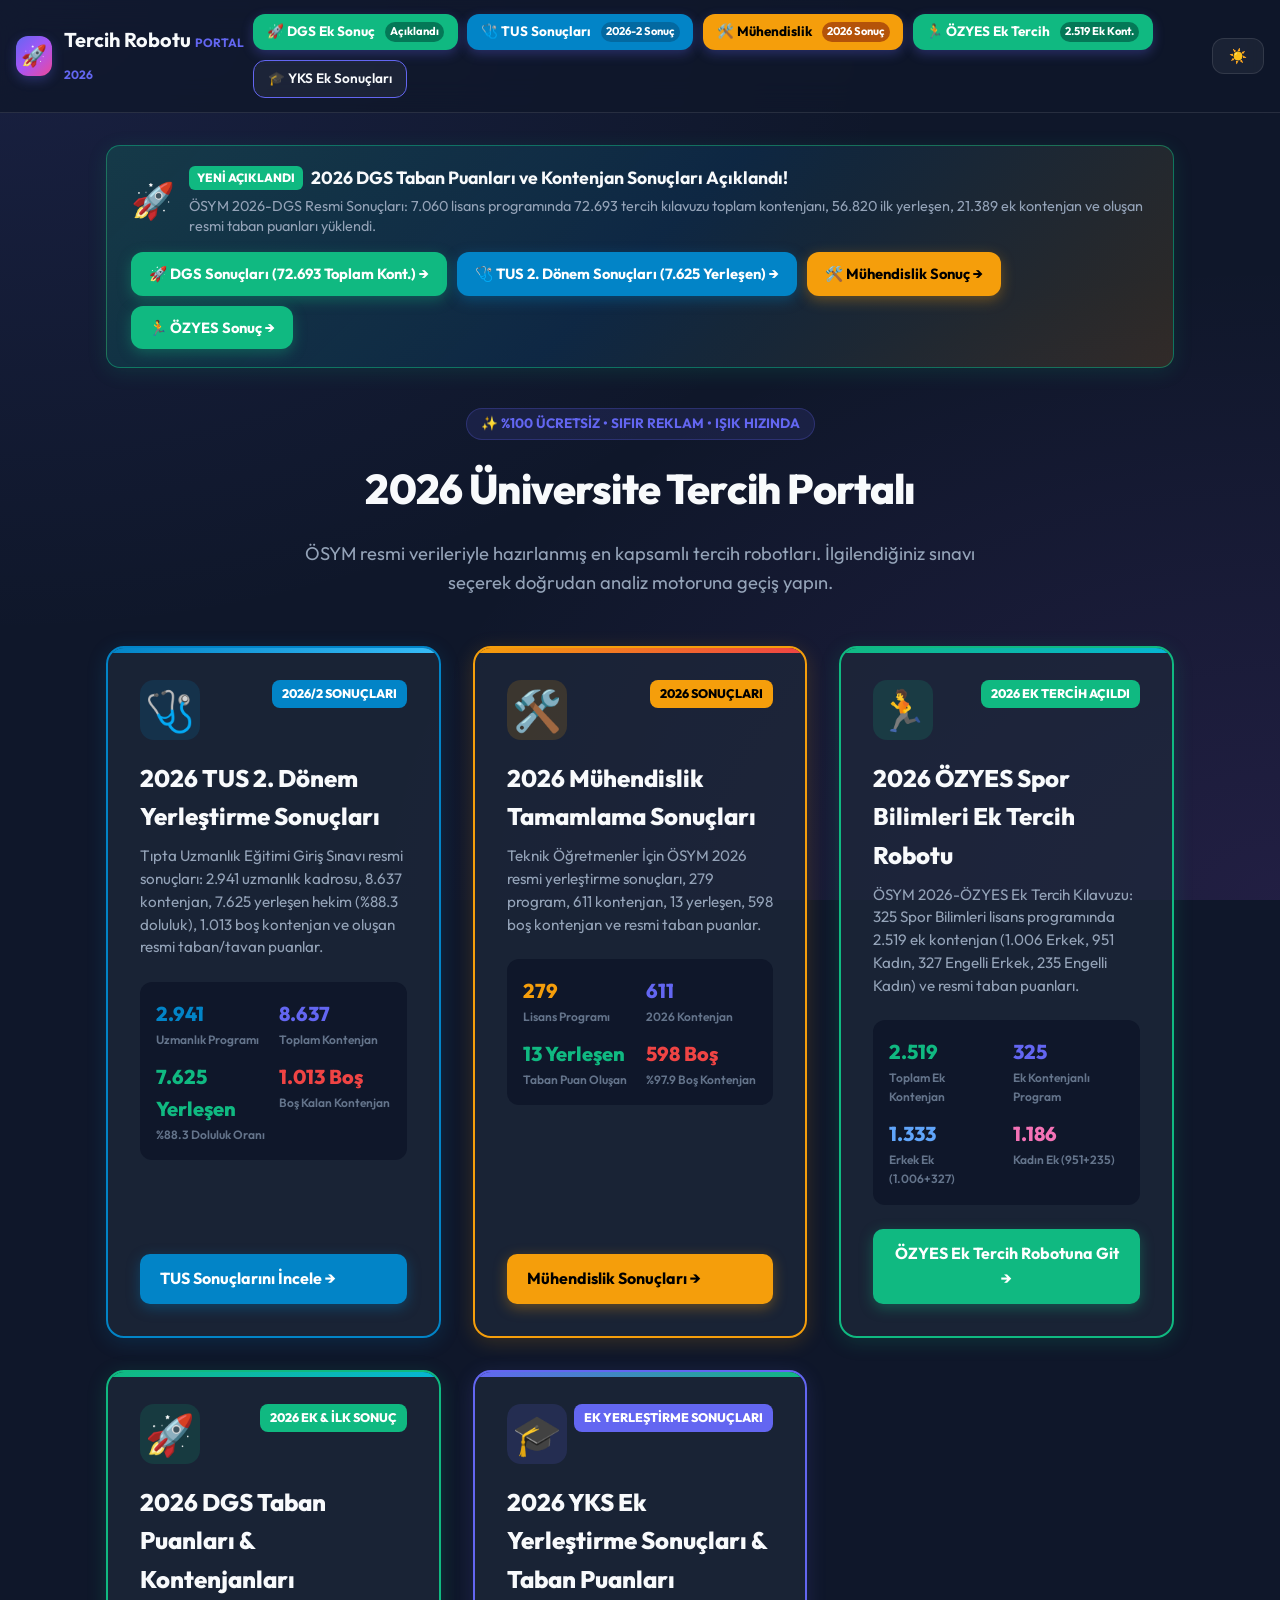
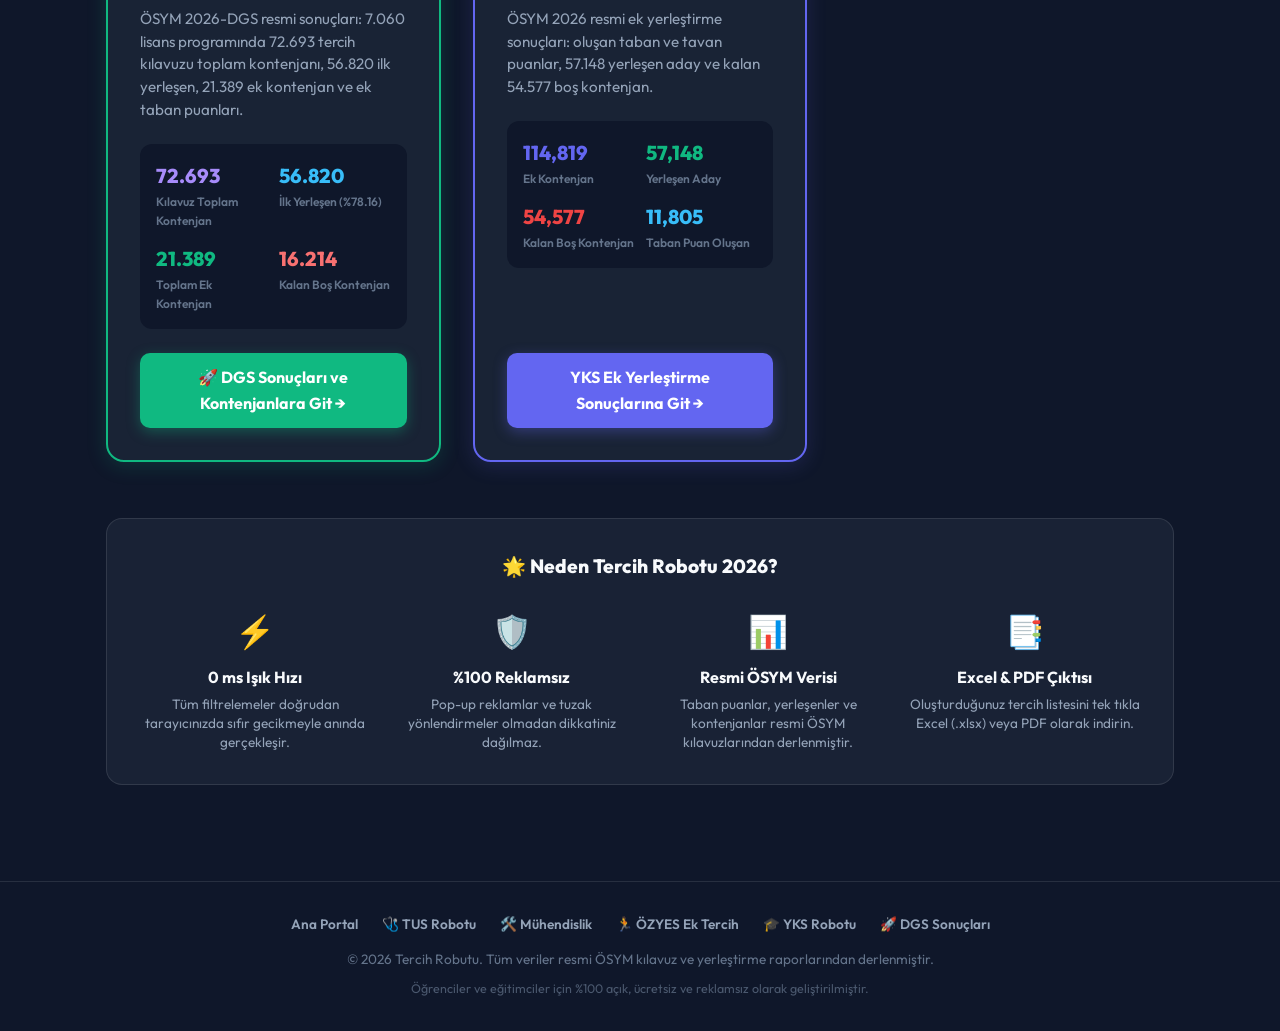
==== commit b6ad74ca: "feat: 2026-OZYES Ek Tercih Kilavuzu yayinlandi (2.519 ek kontenjan, 325 program)" ====
--- a/index.html
+++ b/index.html
@@ -82,7 +82,7 @@
         <a href="dgs.html" class="btn btn-primary" style="padding:0.45rem 0.85rem; font-size:0.85rem; text-decoration:none; background:#10b981; border-color:#10b981; color:#fff; font-weight:700;">🚀 DGS Ek Sonuç <span style="font-size:0.7rem; background:#047857; color:#fff; padding:1px 5px; border-radius:10px; margin-left:2px;">Açıklandı</span></a>
         <a href="tus.html" class="btn btn-primary" style="padding:0.45rem 0.85rem; font-size:0.85rem; text-decoration:none; background:#0284c7; border-color:#0284c7; color:#fff; font-weight:700;">🩺 TUS Sonuçları <span style="font-size:0.7rem; background:#0369a1; color:#fff; padding:1px 5px; border-radius:10px; margin-left:2px;">2026-2 Sonuç</span></a>
         <a href="muhendislik.html" class="btn btn-primary" style="padding:0.45rem 0.85rem; font-size:0.85rem; text-decoration:none; background:#f59e0b; border-color:#f59e0b; color:#000; font-weight:700;">🛠️ Mühendislik <span style="font-size:0.7rem; background:#b45309; color:#fff; padding:1px 5px; border-radius:10px; margin-left:2px;">2026 Sonuç</span></a>
-        <a href="ozyes.html" class="btn btn-primary" style="padding:0.45rem 0.85rem; font-size:0.85rem; text-decoration:none; background:#10b981; border-color:#10b981;">🏃 ÖZYES Robotu <span style="font-size:0.7rem; background:#047857; color:#fff; padding:1px 5px; border-radius:10px; margin-left:2px;">2026 Sonuç</span></a>
+        <a href="ozyes.html" class="btn btn-primary" style="padding:0.45rem 0.85rem; font-size:0.85rem; text-decoration:none; background:#10b981; border-color:#10b981; color:#fff; font-weight:700;">🏃 ÖZYES Ek Tercih <span style="font-size:0.7rem; background:#047857; color:#fff; padding:1px 5px; border-radius:10px; margin-left:2px;">2.519 Ek Kont.</span></a>
         <a href="yks.html" class="btn btn-outline" style="padding:0.45rem 0.85rem; font-size:0.85rem; text-decoration:none; border-color:#6366f1; color:var(--text-primary);">🎓 YKS Ek Sonuçları</a>
       </nav>
 
@@ -229,47 +229,47 @@
         </a>
       </div>
 
-      <!-- Card 1: ÖZYES Robotu (2026 Yerleştirme Sonuçları) -->
-      <div style="background: var(--bg-card); border: 2px solid #10b981; border-radius: 18px; padding: 2rem; display: flex; flex-direction: column; justify-content: space-between; transition: all 0.3s ease; box-shadow: 0 4px 20px rgba(16,185,129,0.15); position: relative; overflow: hidden;">
-        <div style="position: absolute; top: 0; left: 0; right: 0; height: 5px; background: linear-gradient(90deg, #10b981, #3b82f6);"></div>
+      <!-- Card 1: ÖZYES Robotu (2026 Ek Tercih ve Taban Puanları) -->
+      <div style="background: var(--bg-card); border: 2px solid #10b981; border-radius: 18px; padding: 2rem; display: flex; flex-direction: column; justify-content: space-between; transition: all 0.3s ease; box-shadow: 0 4px 20px rgba(16,185,129,0.18); position: relative; overflow: hidden;">
+        <div style="position: absolute; top: 0; left: 0; right: 0; height: 5px; background: linear-gradient(90deg, #10b981, #06b6d4);"></div>
         <div>
           <div style="display: flex; justify-content: space-between; align-items: flex-start; margin-bottom: 1.2rem;">
             <div style="font-size: 2.5rem; background: rgba(16,185,129,0.15); width: 60px; height: 60px; border-radius: 14px; display: flex; align-items: center; justify-content: center;">
               🏃
             </div>
             <span style="background: #10b981; color: #fff; font-weight: 800; font-size: 0.78rem; padding: 4px 10px; border-radius: 8px;">
-              2026 SONUÇLARI
+              2026 EK TERCİH AÇILDI
             </span>
           </div>
           <h2 style="font-size: 1.5rem; font-weight: 800; color: var(--text-primary); margin-bottom: 0.6rem;">
-            2026 ÖZYES Spor Bilimleri Sonuçları
+            2026 ÖZYES Spor Bilimleri Ek Tercih Robotu
           </h2>
           <p style="font-size: 0.95rem; color: var(--text-secondary); line-height: 1.5; margin-bottom: 1.4rem;">
-            Özel Yetenek Sınavı resmi yerleştirme sonuçları: 384 program, 13.119 kontenjan, 11.410 yerleşen, 1.709 boş kontenjan ve resmi taban puanlar.
+            ÖSYM 2026-ÖZYES Ek Tercih Kılavuzu: 325 Spor Bilimleri lisans programında 2.519 ek kontenjan (1.006 Erkek, 951 Kadın, 327 Engelli Erkek, 235 Engelli Kadın) ve resmi taban puanları.
           </p>
 
           <div style="display: grid; grid-template-columns: 1fr 1fr; gap: 0.75rem; margin-bottom: 1.5rem; background: var(--bg-primary); padding: 1rem; border-radius: 12px;">
             <div>
-              <div style="font-size: 1.25rem; font-weight: 800; color: #10b981;">384</div>
-              <div style="font-size: 0.75rem; color: var(--text-muted); font-weight: 600;">Lisans Programı</div>
-            </div>
-            <div>
-              <div style="font-size: 1.25rem; font-weight: 800; color: #60a5fa;">13.119</div>
-              <div style="font-size: 0.75rem; color: var(--text-muted); font-weight: 600;">Toplam Kontenjan</div>
-            </div>
-            <div>
-              <div style="font-size: 1.25rem; font-weight: 800; color: #10b981;">11.410</div>
-              <div style="font-size: 0.75rem; color: var(--text-muted); font-weight: 600;">Yerleşen (%87)</div>
-            </div>
-            <div>
-              <div style="font-size: 1.25rem; font-weight: 800; color: #ef4444;">1.709</div>
-              <div style="font-size: 0.75rem; color: var(--text-muted); font-weight: 600;">Boş Kontenjan</div>
+              <div style="font-size: 1.25rem; font-weight: 800; color: #10b981;">2.519</div>
+              <div style="font-size: 0.75rem; color: var(--text-muted); font-weight: 600;">Toplam Ek Kontenjan</div>
+            </div>
+            <div>
+              <div style="font-size: 1.25rem; font-weight: 800; color: var(--accent-primary);">325</div>
+              <div style="font-size: 0.75rem; color: var(--text-muted); font-weight: 600;">Ek Kontenjanlı Program</div>
+            </div>
+            <div>
+              <div style="font-size: 1.25rem; font-weight: 800; color: #60a5fa;">1.333</div>
+              <div style="font-size: 0.75rem; color: var(--text-muted); font-weight: 600;">Erkek Ek (1.006+327)</div>
+            </div>
+            <div>
+              <div style="font-size: 1.25rem; font-weight: 800; color: #f472b6;">1.186</div>
+              <div style="font-size: 0.75rem; color: var(--text-muted); font-weight: 600;">Kadın Ek (951+235)</div>
             </div>
           </div>
         </div>
 
         <a href="ozyes.html" class="btn btn-primary" style="padding: 12px 20px; font-size: 1rem; font-weight: 700; text-decoration: none; text-align: center; border-radius: 10px; background: #10b981; box-shadow: 0 4px 14px rgba(16,185,129,0.35);">
-          ÖZYES Sonuçları →
+          ÖZYES Ek Tercih Robotuna Git →
         </a>
       </div>
 
@@ -401,7 +401,7 @@
         <a href="index.html" style="color: var(--text-secondary); text-decoration: none;">Ana Portal</a>
         <a href="tus.html" style="color: var(--text-secondary); text-decoration: none;">🩺 TUS Robotu</a>
         <a href="muhendislik.html" style="color: var(--text-secondary); text-decoration: none;">🛠️ Mühendislik</a>
-        <a href="ozyes.html" style="color: var(--text-secondary); text-decoration: none;">🏃 ÖZYES Robotu</a>
+        <a href="ozyes.html" style="color: var(--text-secondary); text-decoration: none;">🏃 ÖZYES Ek Tercih</a>
         <a href="yks.html" style="color: var(--text-secondary); text-decoration: none;">🎓 YKS Robotu</a>
         <a href="dgs.html" style="color: var(--text-secondary); text-decoration: none;">🚀 DGS Sonuçları</a>
       </div>
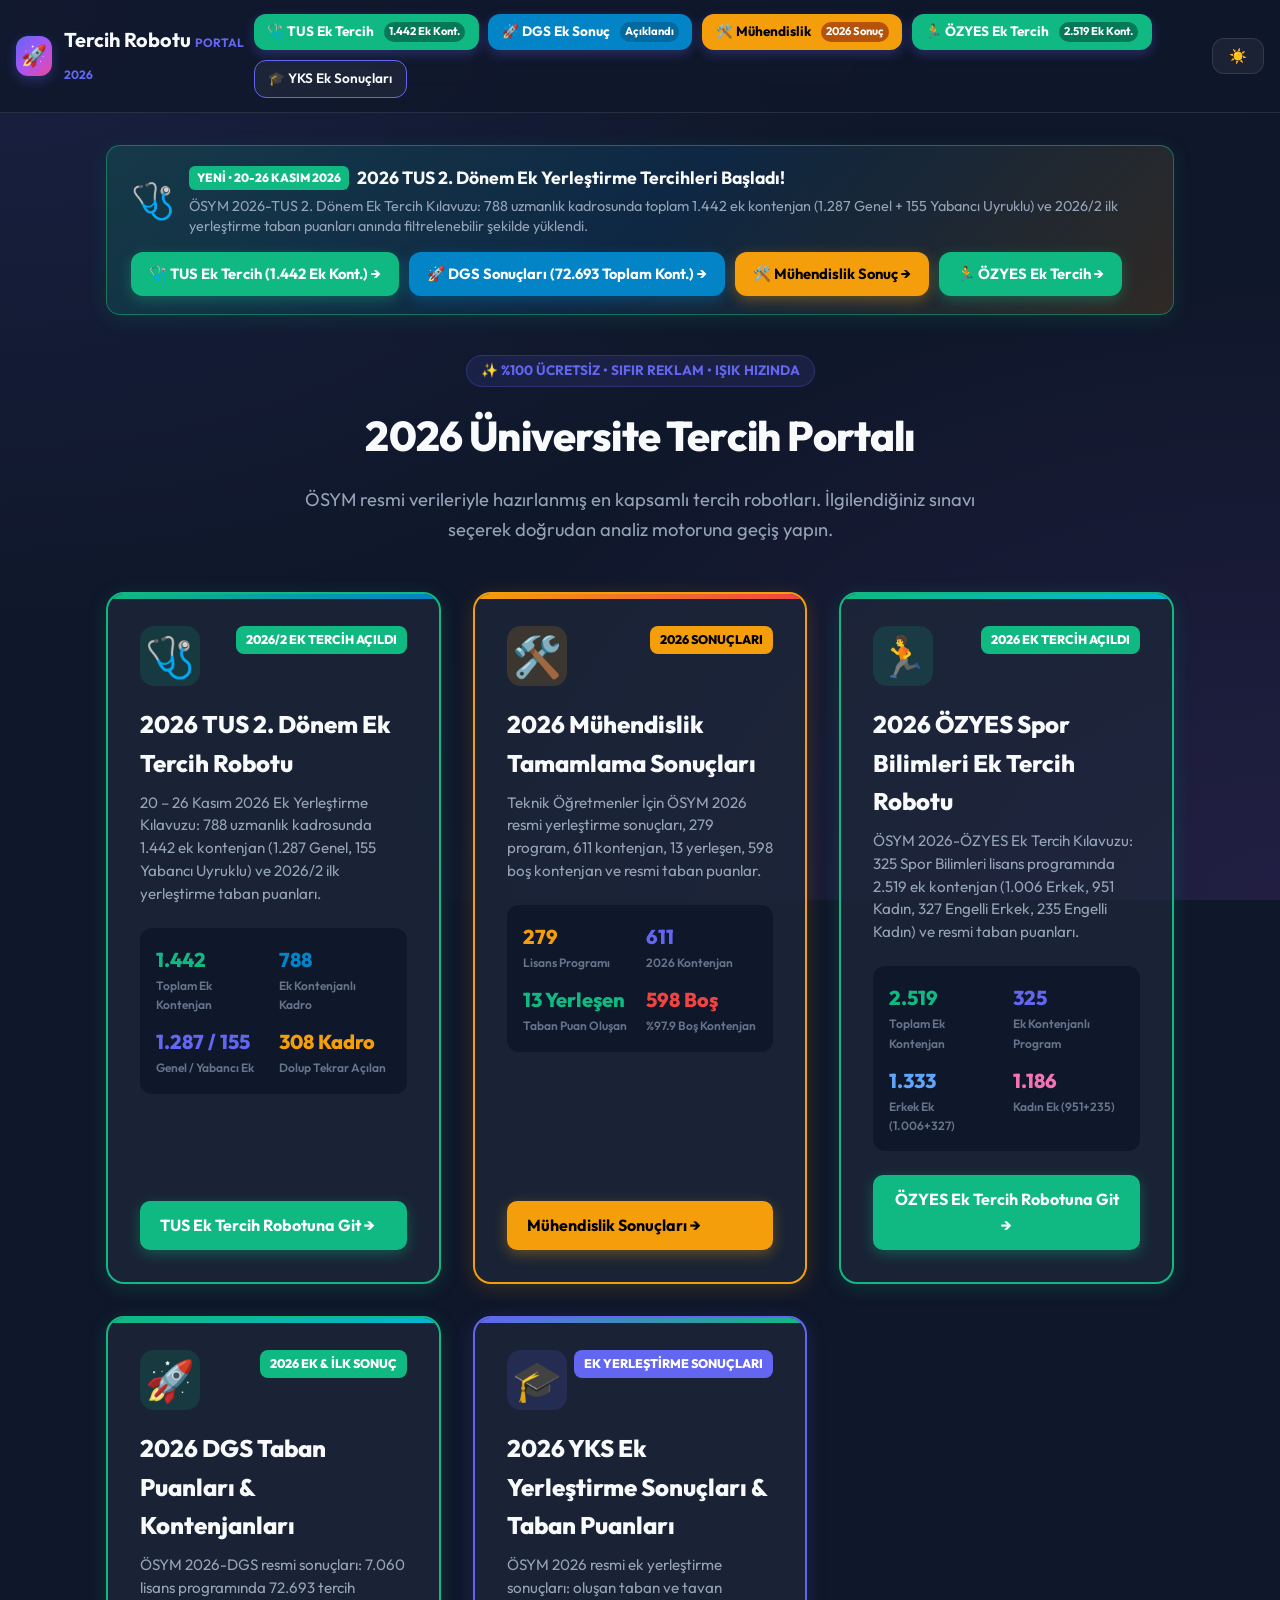
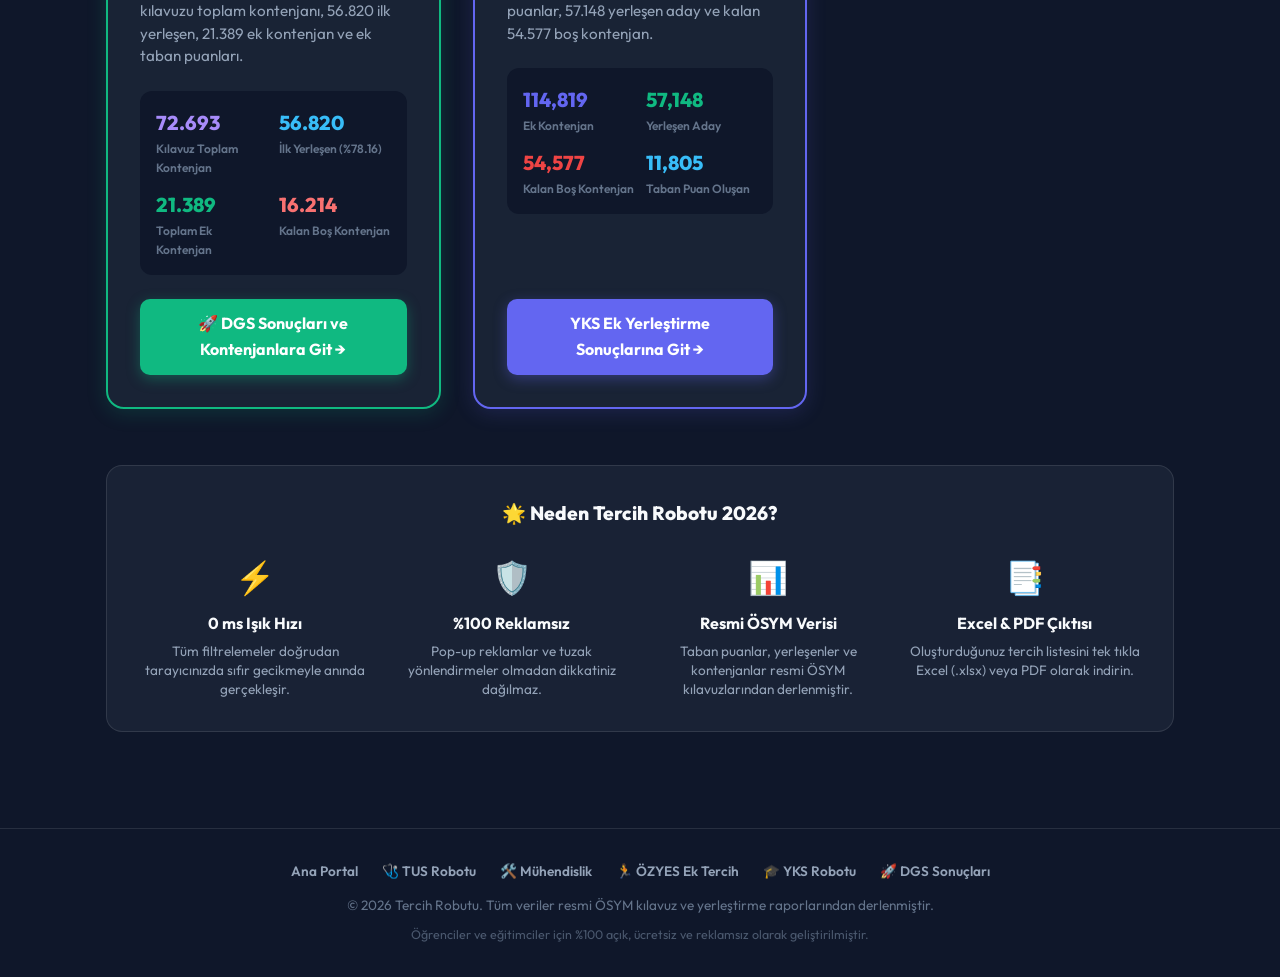
==== commit 9efc25b1: "TUS Ek yerleştirme" ====
--- a/index.html
+++ b/index.html
@@ -79,8 +79,8 @@
 
       <!-- Global Navigation Switcher -->
       <nav class="nav-links" style="display:flex; align-items:center; gap:0.6rem; flex-wrap:wrap;">
-        <a href="dgs.html" class="btn btn-primary" style="padding:0.45rem 0.85rem; font-size:0.85rem; text-decoration:none; background:#10b981; border-color:#10b981; color:#fff; font-weight:700;">🚀 DGS Ek Sonuç <span style="font-size:0.7rem; background:#047857; color:#fff; padding:1px 5px; border-radius:10px; margin-left:2px;">Açıklandı</span></a>
-        <a href="tus.html" class="btn btn-primary" style="padding:0.45rem 0.85rem; font-size:0.85rem; text-decoration:none; background:#0284c7; border-color:#0284c7; color:#fff; font-weight:700;">🩺 TUS Sonuçları <span style="font-size:0.7rem; background:#0369a1; color:#fff; padding:1px 5px; border-radius:10px; margin-left:2px;">2026-2 Sonuç</span></a>
+        <a href="tus.html" class="btn btn-primary" style="padding:0.45rem 0.85rem; font-size:0.85rem; text-decoration:none; background:#10b981; border-color:#10b981; color:#fff; font-weight:700;">🩺 TUS Ek Tercih <span style="font-size:0.7rem; background:#047857; color:#fff; padding:1px 5px; border-radius:10px; margin-left:2px;">1.442 Ek Kont.</span></a>
+        <a href="dgs.html" class="btn btn-primary" style="padding:0.45rem 0.85rem; font-size:0.85rem; text-decoration:none; background:#0284c7; border-color:#0284c7; color:#fff; font-weight:700;">🚀 DGS Ek Sonuç <span style="font-size:0.7rem; background:#0369a1; color:#fff; padding:1px 5px; border-radius:10px; margin-left:2px;">Açıklandı</span></a>
         <a href="muhendislik.html" class="btn btn-primary" style="padding:0.45rem 0.85rem; font-size:0.85rem; text-decoration:none; background:#f59e0b; border-color:#f59e0b; color:#000; font-weight:700;">🛠️ Mühendislik <span style="font-size:0.7rem; background:#b45309; color:#fff; padding:1px 5px; border-radius:10px; margin-left:2px;">2026 Sonuç</span></a>
         <a href="ozyes.html" class="btn btn-primary" style="padding:0.45rem 0.85rem; font-size:0.85rem; text-decoration:none; background:#10b981; border-color:#10b981; color:#fff; font-weight:700;">🏃 ÖZYES Ek Tercih <span style="font-size:0.7rem; background:#047857; color:#fff; padding:1px 5px; border-radius:10px; margin-left:2px;">2.519 Ek Kont.</span></a>
         <a href="yks.html" class="btn btn-outline" style="padding:0.45rem 0.85rem; font-size:0.85rem; text-decoration:none; border-color:#6366f1; color:var(--text-primary);">🎓 YKS Ek Sonuçları</a>
@@ -98,29 +98,29 @@
     <!-- Active Spotlight / Featured Banner -->
     <div style="background: linear-gradient(135deg, rgba(16,185,129,0.18), rgba(2,132,199,0.14), rgba(245,158,11,0.14)); border: 1.5px solid rgba(16,185,129,0.5); border-radius: 14px; padding: 18px 24px; margin-bottom: 2.5rem; display: flex; align-items: center; justify-content: space-between; flex-wrap: wrap; gap: 16px; box-shadow: 0 4px 20px rgba(16,185,129,0.14);">
       <div style="display: flex; align-items: center; gap: 14px;">
-        <span style="font-size: 2.2rem;">🚀</span>
+        <span style="font-size: 2.2rem;">🩺</span>
         <div>
           <div style="display: flex; align-items: center; gap: 8px; margin-bottom: 4px; flex-wrap: wrap;">
-            <span style="background: #10b981; color: #fff; font-size: 0.75rem; font-weight: 800; padding: 2px 8px; border-radius: 6px; text-transform: uppercase;">YENİ AÇIKLANDI</span>
-            <strong style="font-size: 1.1rem; color: var(--text-primary);">2026 DGS Taban Puanları ve Kontenjan Sonuçları Açıklandı!</strong>
+            <span style="background: #10b981; color: #fff; font-size: 0.75rem; font-weight: 800; padding: 2px 8px; border-radius: 6px; text-transform: uppercase;">YENİ • 20-26 KASIM 2026</span>
+            <strong style="font-size: 1.1rem; color: var(--text-primary);">2026 TUS 2. Dönem Ek Yerleştirme Tercihleri Başladı!</strong>
           </div>
           <p style="margin: 0; font-size: 0.9rem; color: var(--text-secondary); line-height: 1.4;">
-            ÖSYM 2026-DGS Resmi Sonuçları: 7.060 lisans programında 72.693 tercih kılavuzu toplam kontenjanı, 56.820 ilk yerleşen, 21.389 ek kontenjan ve oluşan resmi taban puanları yüklendi.
+            ÖSYM 2026-TUS 2. Dönem Ek Tercih Kılavuzu: 788 uzmanlık kadrosunda toplam 1.442 ek kontenjan (1.287 Genel + 155 Yabancı Uyruklu) ve 2026/2 ilk yerleştirme taban puanları anında filtrelenebilir şekilde yüklendi.
           </p>
         </div>
       </div>
       <div style="display: flex; gap: 10px; flex-wrap: wrap;">
-        <a href="dgs.html" class="btn btn-primary" style="padding: 10px 18px; font-size: 0.92rem; font-weight: 700; text-decoration: none; background: #10b981; border-color: #10b981; color: #fff; white-space: nowrap; box-shadow: 0 4px 14px rgba(16,185,129,0.35);">
+        <a href="tus.html" class="btn btn-primary" style="padding: 10px 18px; font-size: 0.92rem; font-weight: 700; text-decoration: none; background: #10b981; border-color: #10b981; color: #fff; white-space: nowrap; box-shadow: 0 4px 14px rgba(16,185,129,0.35);">
+          🩺 TUS Ek Tercih (1.442 Ek Kont.) →
+        </a>
+        <a href="dgs.html" class="btn btn-primary" style="padding: 10px 18px; font-size: 0.92rem; font-weight: 700; text-decoration: none; background: #0284c7; border-color: #0284c7; color: #fff; white-space: nowrap; box-shadow: 0 4px 14px rgba(2,132,199,0.35);">
           🚀 DGS Sonuçları (72.693 Toplam Kont.) →
-        </a>
-        <a href="tus.html" class="btn btn-primary" style="padding: 10px 18px; font-size: 0.92rem; font-weight: 700; text-decoration: none; background: #0284c7; border-color: #0284c7; color: #fff; white-space: nowrap; box-shadow: 0 4px 14px rgba(2,132,199,0.35);">
-          🩺 TUS 2. Dönem Sonuçları (7.625 Yerleşen) →
         </a>
         <a href="muhendislik.html" class="btn btn-primary" style="padding: 10px 18px; font-size: 0.92rem; font-weight: 700; text-decoration: none; background: #f59e0b; color: #000; border-color: #f59e0b; white-space: nowrap; box-shadow: 0 4px 14px rgba(245,158,11,0.35);">
           🛠️ Mühendislik Sonuç →
         </a>
         <a href="ozyes.html" class="btn btn-primary" style="padding: 10px 18px; font-size: 0.92rem; font-weight: 700; text-decoration: none; background: #10b981; color: #fff; border-color: #10b981; white-space: nowrap; box-shadow: 0 4px 14px rgba(16,185,129,0.35);">
-          🏃 ÖZYES Sonuç →
+          🏃 ÖZYES Ek Tercih →
         </a>
       </div>
     </div>
@@ -141,47 +141,47 @@
     <!-- Five Gateway Hub Cards -->
     <div style="display: grid; grid-template-columns: repeat(auto-fit, minmax(320px, 1fr)); gap: 2rem; margin-bottom: 3.5rem;">
       
-      <!-- Card -1: TUS 2. Dönem Yerleştirme Sonuçları & Taban Puanları -->
-      <div style="background: var(--bg-card); border: 2px solid #0284c7; border-radius: 18px; padding: 2rem; display: flex; flex-direction: column; justify-content: space-between; transition: all 0.3s ease; box-shadow: 0 4px 20px rgba(2,132,199,0.18); position: relative; overflow: hidden;">
-        <div style="position: absolute; top: 0; left: 0; right: 0; height: 5px; background: linear-gradient(90deg, #0284c7, #38bdf8);"></div>
+      <!-- Card -1: TUS 2. Dönem Ek Yerleştirme & Taban Puanları -->
+      <div style="background: var(--bg-card); border: 2px solid #10b981; border-radius: 18px; padding: 2rem; display: flex; flex-direction: column; justify-content: space-between; transition: all 0.3s ease; box-shadow: 0 4px 20px rgba(16,185,129,0.18); position: relative; overflow: hidden;">
+        <div style="position: absolute; top: 0; left: 0; right: 0; height: 5px; background: linear-gradient(90deg, #10b981, #0284c7);"></div>
         <div>
           <div style="display: flex; justify-content: space-between; align-items: flex-start; margin-bottom: 1.2rem;">
-            <div style="font-size: 2.5rem; background: rgba(2,132,199,0.15); width: 60px; height: 60px; border-radius: 14px; display: flex; align-items: center; justify-content: center;">
+            <div style="font-size: 2.5rem; background: rgba(16,185,129,0.15); width: 60px; height: 60px; border-radius: 14px; display: flex; align-items: center; justify-content: center;">
               🩺
             </div>
-            <span style="background: #0284c7; color: #fff; font-weight: 800; font-size: 0.78rem; padding: 4px 10px; border-radius: 8px;">
-              2026/2 SONUÇLARI
+            <span style="background: #10b981; color: #fff; font-weight: 800; font-size: 0.78rem; padding: 4px 10px; border-radius: 8px;">
+              2026/2 EK TERCİH AÇILDI
             </span>
           </div>
           <h2 style="font-size: 1.5rem; font-weight: 800; color: var(--text-primary); margin-bottom: 0.6rem;">
-            2026 TUS 2. Dönem Yerleştirme Sonuçları
+            2026 TUS 2. Dönem Ek Tercih Robotu
           </h2>
           <p style="font-size: 0.95rem; color: var(--text-secondary); line-height: 1.5; margin-bottom: 1.4rem;">
-            Tıpta Uzmanlık Eğitimi Giriş Sınavı resmi sonuçları: 2.941 uzmanlık kadrosu, 8.637 kontenjan, 7.625 yerleşen hekim (%88.3 doluluk), 1.013 boş kontenjan ve oluşan resmi taban/tavan puanlar.
+            20 – 26 Kasım 2026 Ek Yerleştirme Kılavuzu: 788 uzmanlık kadrosunda 1.442 ek kontenjan (1.287 Genel, 155 Yabancı Uyruklu) ve 2026/2 ilk yerleştirme taban puanları.
           </p>
 
           <div style="display: grid; grid-template-columns: 1fr 1fr; gap: 0.75rem; margin-bottom: 1.5rem; background: var(--bg-primary); padding: 1rem; border-radius: 12px;">
             <div>
-              <div style="font-size: 1.25rem; font-weight: 800; color: #0284c7;">2.941</div>
-              <div style="font-size: 0.75rem; color: var(--text-muted); font-weight: 600;">Uzmanlık Programı</div>
-            </div>
-            <div>
-              <div style="font-size: 1.25rem; font-weight: 800; color: var(--accent-primary);">8.637</div>
-              <div style="font-size: 0.75rem; color: var(--text-muted); font-weight: 600;">Toplam Kontenjan</div>
-            </div>
-            <div>
-              <div style="font-size: 1.25rem; font-weight: 800; color: #10b981;">7.625 Yerleşen</div>
-              <div style="font-size: 0.75rem; color: var(--text-muted); font-weight: 600;">%88.3 Doluluk Oranı</div>
-            </div>
-            <div>
-              <div style="font-size: 1.25rem; font-weight: 800; color: #ef4444;">1.013 Boş</div>
-              <div style="font-size: 0.75rem; color: var(--text-muted); font-weight: 600;">Boş Kalan Kontenjan</div>
-            </div>
-          </div>
-        </div>
-
-        <a href="tus.html" class="btn btn-primary" style="padding: 12px 20px; font-size: 1rem; font-weight: 700; text-decoration: none; text-align: center; border-radius: 10px; background: #0284c7; border-color: #0284c7; color: #fff; box-shadow: 0 4px 14px rgba(2,132,199,0.35);">
-          TUS Sonuçlarını İncele →
+              <div style="font-size: 1.25rem; font-weight: 800; color: #10b981;">1.442</div>
+              <div style="font-size: 0.75rem; color: var(--text-muted); font-weight: 600;">Toplam Ek Kontenjan</div>
+            </div>
+            <div>
+              <div style="font-size: 1.25rem; font-weight: 800; color: #0284c7;">788</div>
+              <div style="font-size: 0.75rem; color: var(--text-muted); font-weight: 600;">Ek Kontenjanlı Kadro</div>
+            </div>
+            <div>
+              <div style="font-size: 1.25rem; font-weight: 800; color: var(--accent-primary);">1.287 / 155</div>
+              <div style="font-size: 0.75rem; color: var(--text-muted); font-weight: 600;">Genel / Yabancı Ek</div>
+            </div>
+            <div>
+              <div style="font-size: 1.25rem; font-weight: 800; color: #f59e0b;">308 Kadro</div>
+              <div style="font-size: 0.75rem; color: var(--text-muted); font-weight: 600;">Dolup Tekrar Açılan</div>
+            </div>
+          </div>
+        </div>
+
+        <a href="tus.html" class="btn btn-primary" style="padding: 12px 20px; font-size: 1rem; font-weight: 700; text-decoration: none; text-align: center; border-radius: 10px; background: #10b981; border-color: #10b981; color: #fff; box-shadow: 0 4px 14px rgba(16,185,129,0.35);">
+          TUS Ek Tercih Robotuna Git →
         </a>
       </div>
 
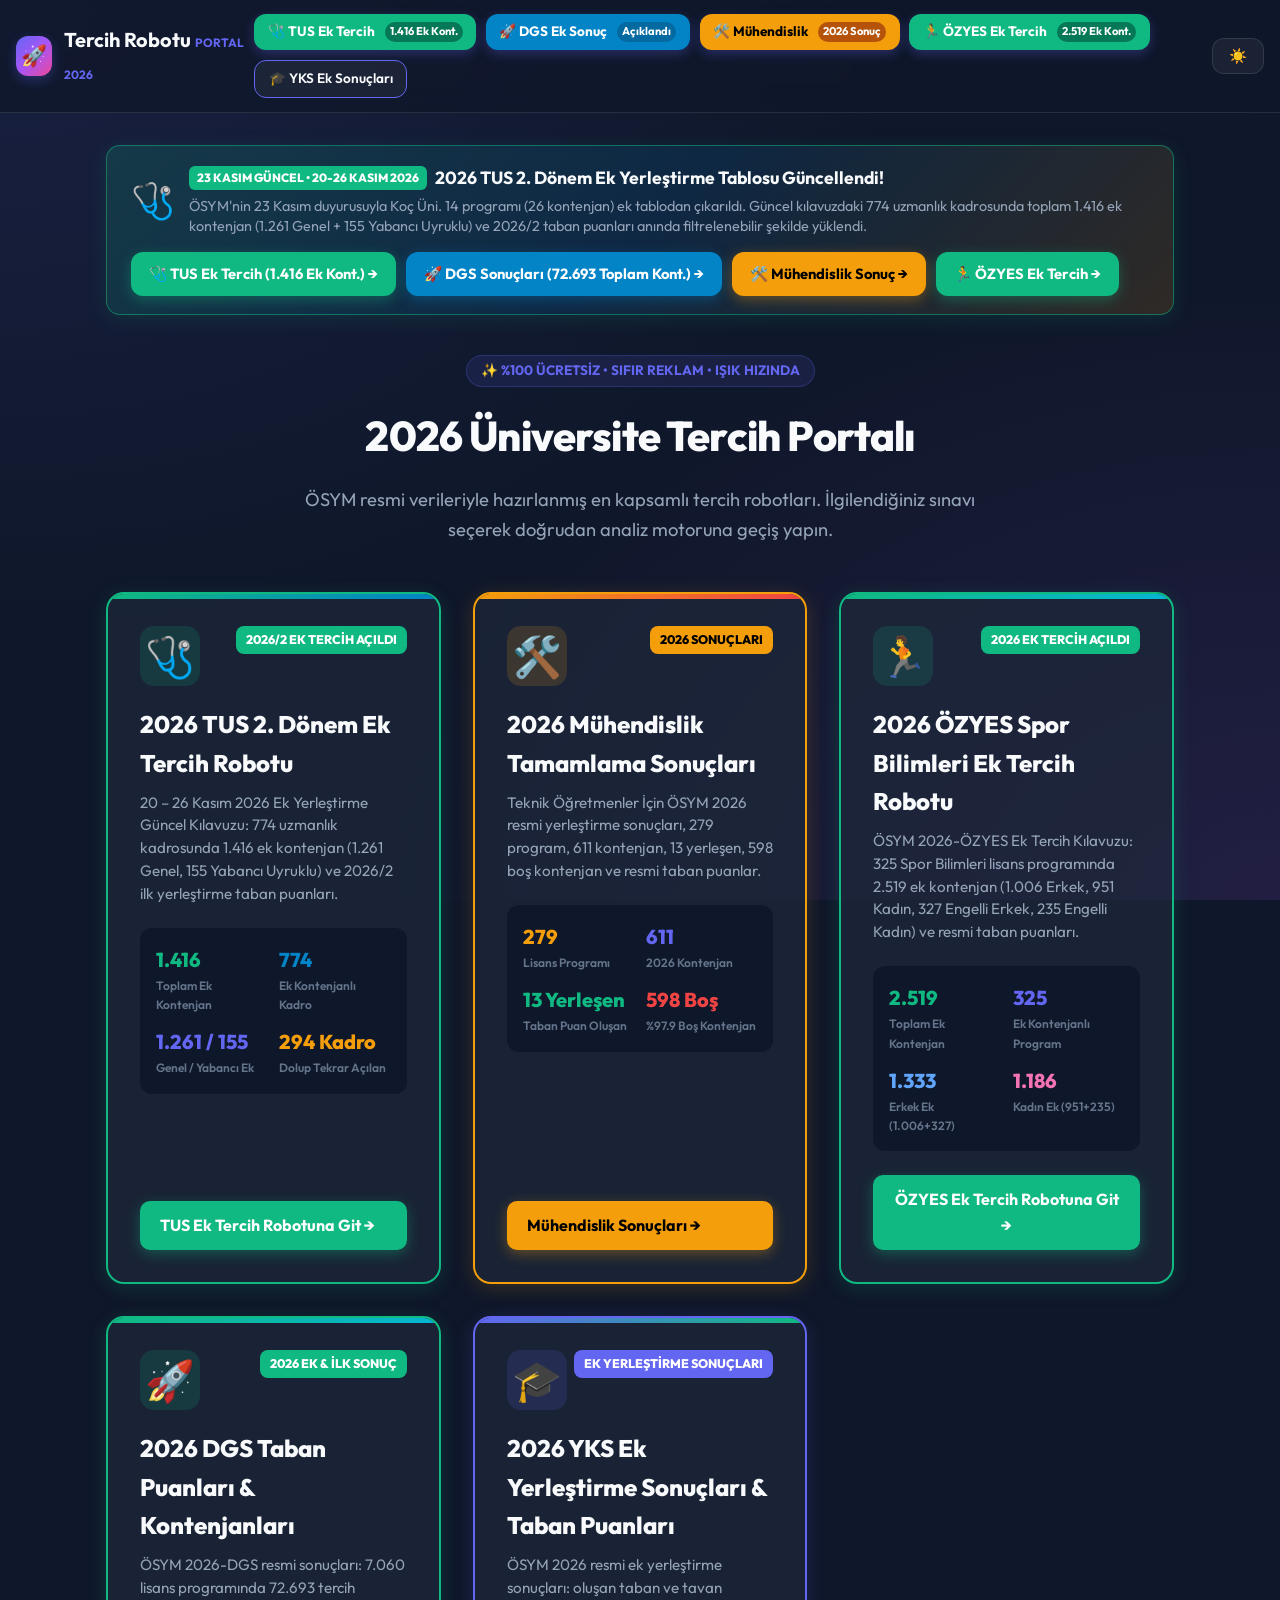
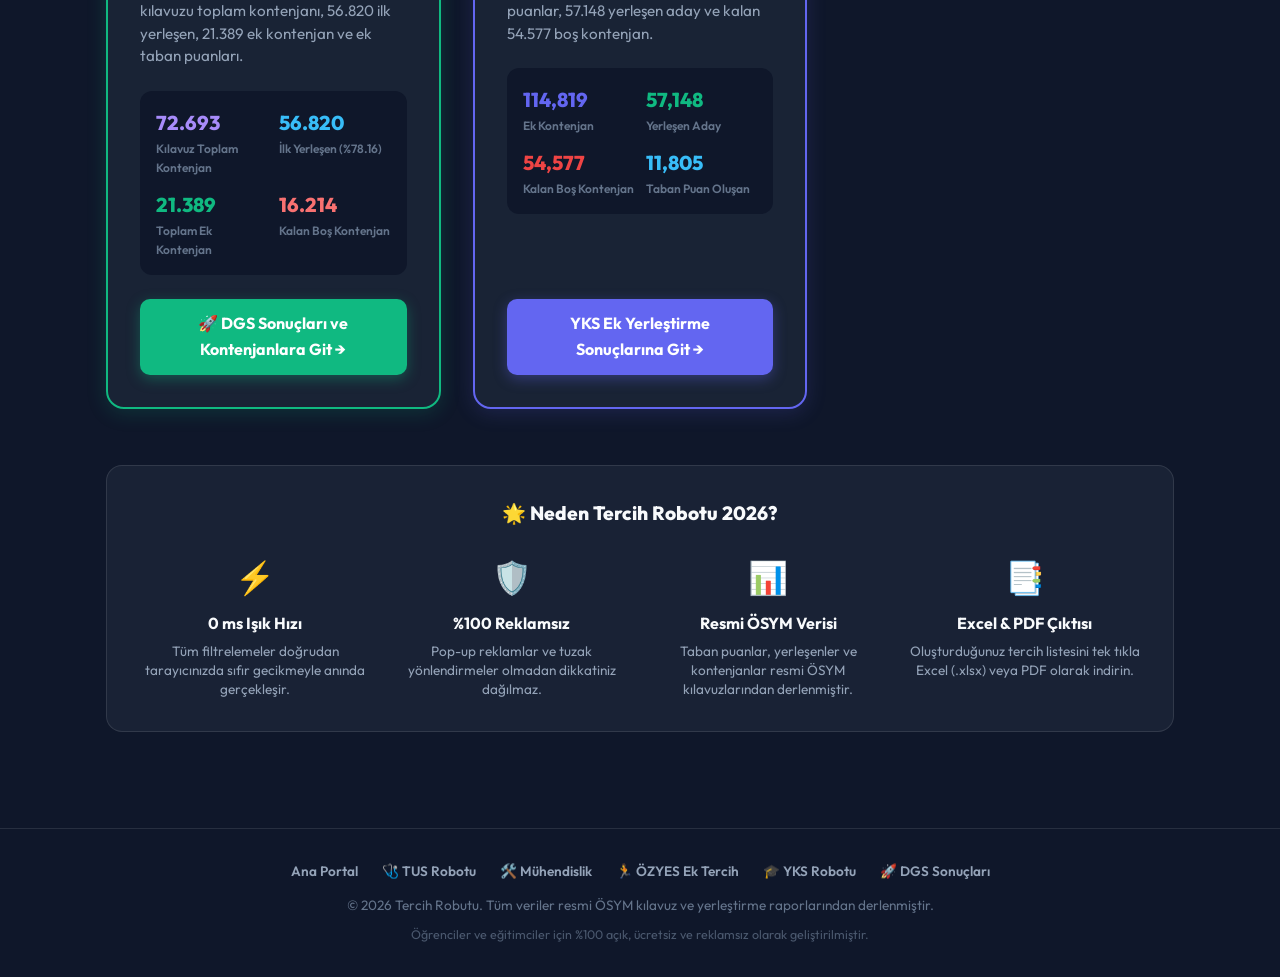
==== commit 1d7989d4: "update" ====
--- a/index.html
+++ b/index.html
@@ -79,7 +79,7 @@
 
       <!-- Global Navigation Switcher -->
       <nav class="nav-links" style="display:flex; align-items:center; gap:0.6rem; flex-wrap:wrap;">
-        <a href="tus.html" class="btn btn-primary" style="padding:0.45rem 0.85rem; font-size:0.85rem; text-decoration:none; background:#10b981; border-color:#10b981; color:#fff; font-weight:700;">🩺 TUS Ek Tercih <span style="font-size:0.7rem; background:#047857; color:#fff; padding:1px 5px; border-radius:10px; margin-left:2px;">1.442 Ek Kont.</span></a>
+        <a href="tus.html" class="btn btn-primary" style="padding:0.45rem 0.85rem; font-size:0.85rem; text-decoration:none; background:#10b981; border-color:#10b981; color:#fff; font-weight:700;">🩺 TUS Ek Tercih <span style="font-size:0.7rem; background:#047857; color:#fff; padding:1px 5px; border-radius:10px; margin-left:2px;">1.416 Ek Kont.</span></a>
         <a href="dgs.html" class="btn btn-primary" style="padding:0.45rem 0.85rem; font-size:0.85rem; text-decoration:none; background:#0284c7; border-color:#0284c7; color:#fff; font-weight:700;">🚀 DGS Ek Sonuç <span style="font-size:0.7rem; background:#0369a1; color:#fff; padding:1px 5px; border-radius:10px; margin-left:2px;">Açıklandı</span></a>
         <a href="muhendislik.html" class="btn btn-primary" style="padding:0.45rem 0.85rem; font-size:0.85rem; text-decoration:none; background:#f59e0b; border-color:#f59e0b; color:#000; font-weight:700;">🛠️ Mühendislik <span style="font-size:0.7rem; background:#b45309; color:#fff; padding:1px 5px; border-radius:10px; margin-left:2px;">2026 Sonuç</span></a>
         <a href="ozyes.html" class="btn btn-primary" style="padding:0.45rem 0.85rem; font-size:0.85rem; text-decoration:none; background:#10b981; border-color:#10b981; color:#fff; font-weight:700;">🏃 ÖZYES Ek Tercih <span style="font-size:0.7rem; background:#047857; color:#fff; padding:1px 5px; border-radius:10px; margin-left:2px;">2.519 Ek Kont.</span></a>
@@ -101,17 +101,17 @@
         <span style="font-size: 2.2rem;">🩺</span>
         <div>
           <div style="display: flex; align-items: center; gap: 8px; margin-bottom: 4px; flex-wrap: wrap;">
-            <span style="background: #10b981; color: #fff; font-size: 0.75rem; font-weight: 800; padding: 2px 8px; border-radius: 6px; text-transform: uppercase;">YENİ • 20-26 KASIM 2026</span>
-            <strong style="font-size: 1.1rem; color: var(--text-primary);">2026 TUS 2. Dönem Ek Yerleştirme Tercihleri Başladı!</strong>
+            <span style="background: #10b981; color: #fff; font-size: 0.75rem; font-weight: 800; padding: 2px 8px; border-radius: 6px; text-transform: uppercase;">23 KASIM GÜNCEL • 20-26 KASIM 2026</span>
+            <strong style="font-size: 1.1rem; color: var(--text-primary);">2026 TUS 2. Dönem Ek Yerleştirme Tablosu Güncellendi!</strong>
           </div>
           <p style="margin: 0; font-size: 0.9rem; color: var(--text-secondary); line-height: 1.4;">
-            ÖSYM 2026-TUS 2. Dönem Ek Tercih Kılavuzu: 788 uzmanlık kadrosunda toplam 1.442 ek kontenjan (1.287 Genel + 155 Yabancı Uyruklu) ve 2026/2 ilk yerleştirme taban puanları anında filtrelenebilir şekilde yüklendi.
+            ÖSYM'nin 23 Kasım duyurusuyla Koç Üni. 14 programı (26 kontenjan) ek tablodan çıkarıldı. Güncel kılavuzdaki 774 uzmanlık kadrosunda toplam 1.416 ek kontenjan (1.261 Genel + 155 Yabancı Uyruklu) ve 2026/2 taban puanları anında filtrelenebilir şekilde yüklendi.
           </p>
         </div>
       </div>
       <div style="display: flex; gap: 10px; flex-wrap: wrap;">
         <a href="tus.html" class="btn btn-primary" style="padding: 10px 18px; font-size: 0.92rem; font-weight: 700; text-decoration: none; background: #10b981; border-color: #10b981; color: #fff; white-space: nowrap; box-shadow: 0 4px 14px rgba(16,185,129,0.35);">
-          🩺 TUS Ek Tercih (1.442 Ek Kont.) →
+          🩺 TUS Ek Tercih (1.416 Ek Kont.) →
         </a>
         <a href="dgs.html" class="btn btn-primary" style="padding: 10px 18px; font-size: 0.92rem; font-weight: 700; text-decoration: none; background: #0284c7; border-color: #0284c7; color: #fff; white-space: nowrap; box-shadow: 0 4px 14px rgba(2,132,199,0.35);">
           🚀 DGS Sonuçları (72.693 Toplam Kont.) →
@@ -157,24 +157,24 @@
             2026 TUS 2. Dönem Ek Tercih Robotu
           </h2>
           <p style="font-size: 0.95rem; color: var(--text-secondary); line-height: 1.5; margin-bottom: 1.4rem;">
-            20 – 26 Kasım 2026 Ek Yerleştirme Kılavuzu: 788 uzmanlık kadrosunda 1.442 ek kontenjan (1.287 Genel, 155 Yabancı Uyruklu) ve 2026/2 ilk yerleştirme taban puanları.
+            20 – 26 Kasım 2026 Ek Yerleştirme Güncel Kılavuzu: 774 uzmanlık kadrosunda 1.416 ek kontenjan (1.261 Genel, 155 Yabancı Uyruklu) ve 2026/2 ilk yerleştirme taban puanları.
           </p>
 
           <div style="display: grid; grid-template-columns: 1fr 1fr; gap: 0.75rem; margin-bottom: 1.5rem; background: var(--bg-primary); padding: 1rem; border-radius: 12px;">
             <div>
-              <div style="font-size: 1.25rem; font-weight: 800; color: #10b981;">1.442</div>
+              <div style="font-size: 1.25rem; font-weight: 800; color: #10b981;">1.416</div>
               <div style="font-size: 0.75rem; color: var(--text-muted); font-weight: 600;">Toplam Ek Kontenjan</div>
             </div>
             <div>
-              <div style="font-size: 1.25rem; font-weight: 800; color: #0284c7;">788</div>
+              <div style="font-size: 1.25rem; font-weight: 800; color: #0284c7;">774</div>
               <div style="font-size: 0.75rem; color: var(--text-muted); font-weight: 600;">Ek Kontenjanlı Kadro</div>
             </div>
             <div>
-              <div style="font-size: 1.25rem; font-weight: 800; color: var(--accent-primary);">1.287 / 155</div>
+              <div style="font-size: 1.25rem; font-weight: 800; color: var(--accent-primary);">1.261 / 155</div>
               <div style="font-size: 0.75rem; color: var(--text-muted); font-weight: 600;">Genel / Yabancı Ek</div>
             </div>
             <div>
-              <div style="font-size: 1.25rem; font-weight: 800; color: #f59e0b;">308 Kadro</div>
+              <div style="font-size: 1.25rem; font-weight: 800; color: #f59e0b;">294 Kadro</div>
               <div style="font-size: 0.75rem; color: var(--text-muted); font-weight: 600;">Dolup Tekrar Açılan</div>
             </div>
           </div>
